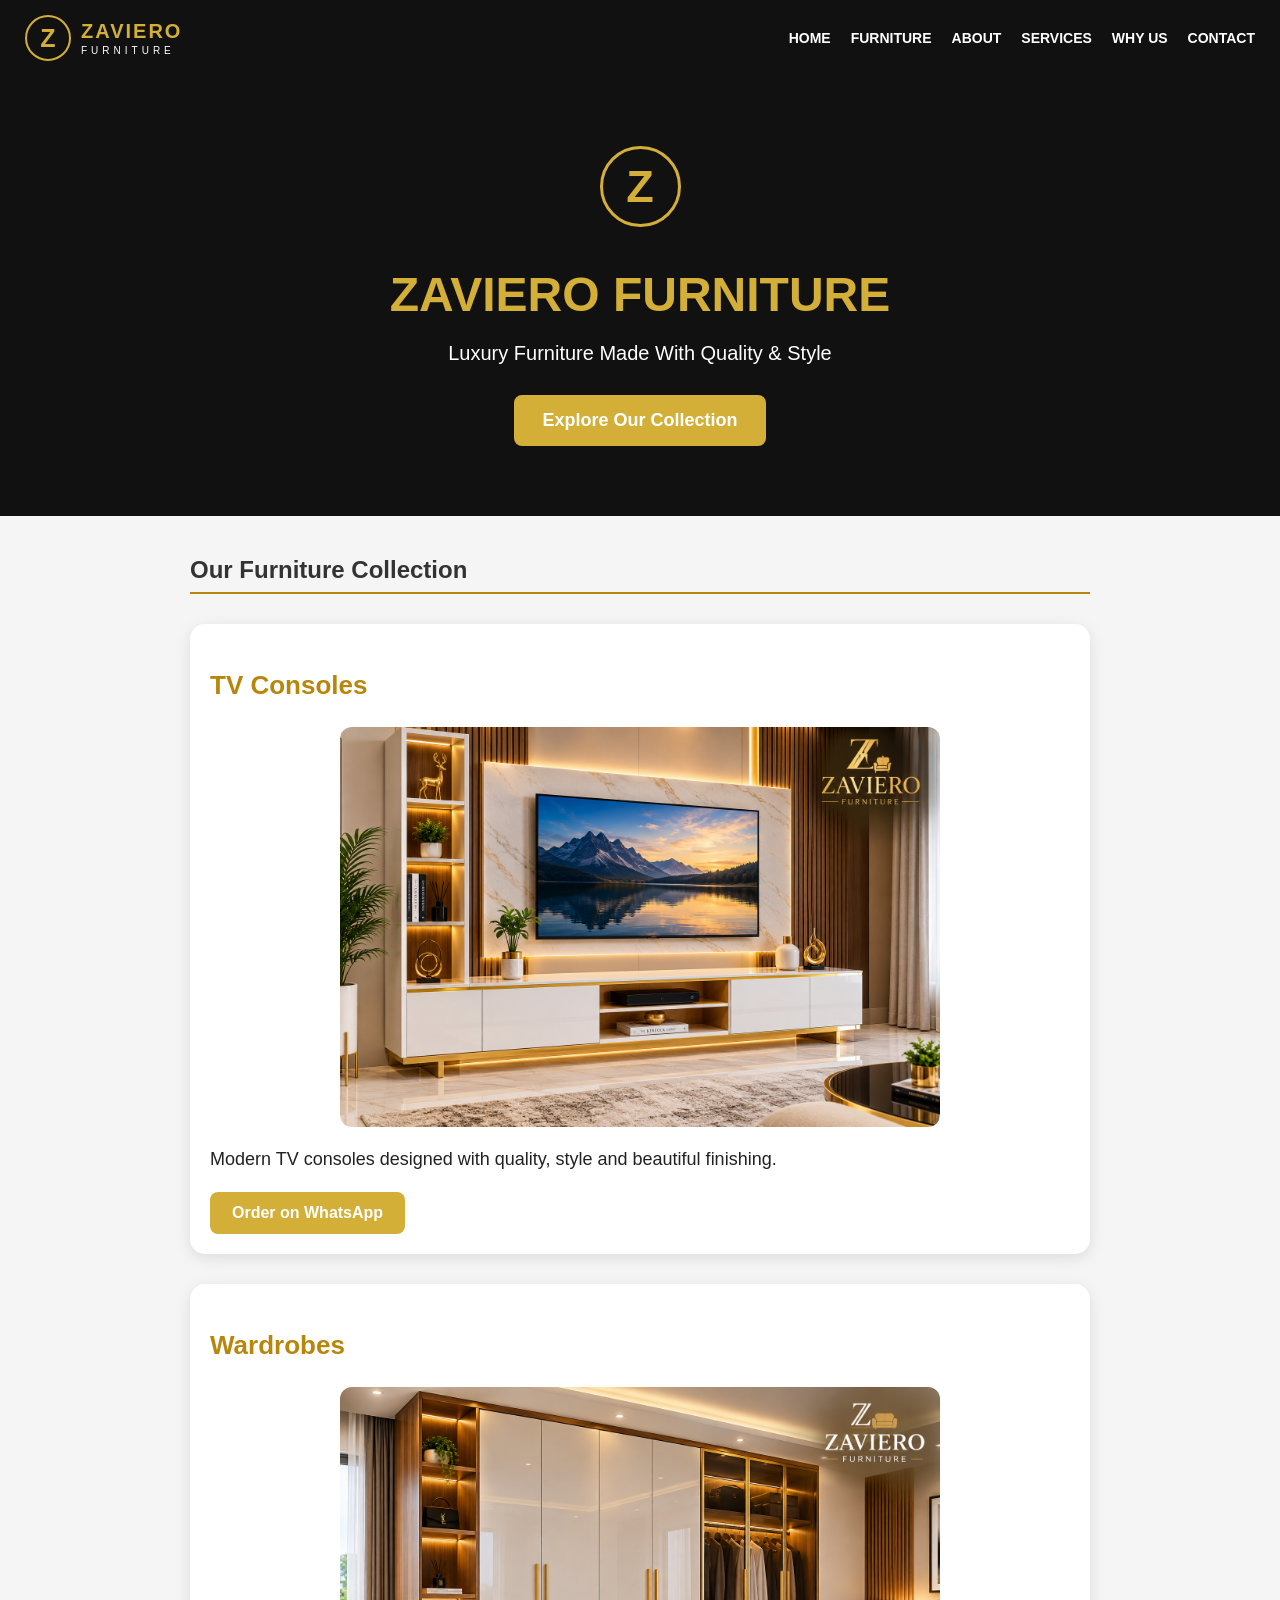
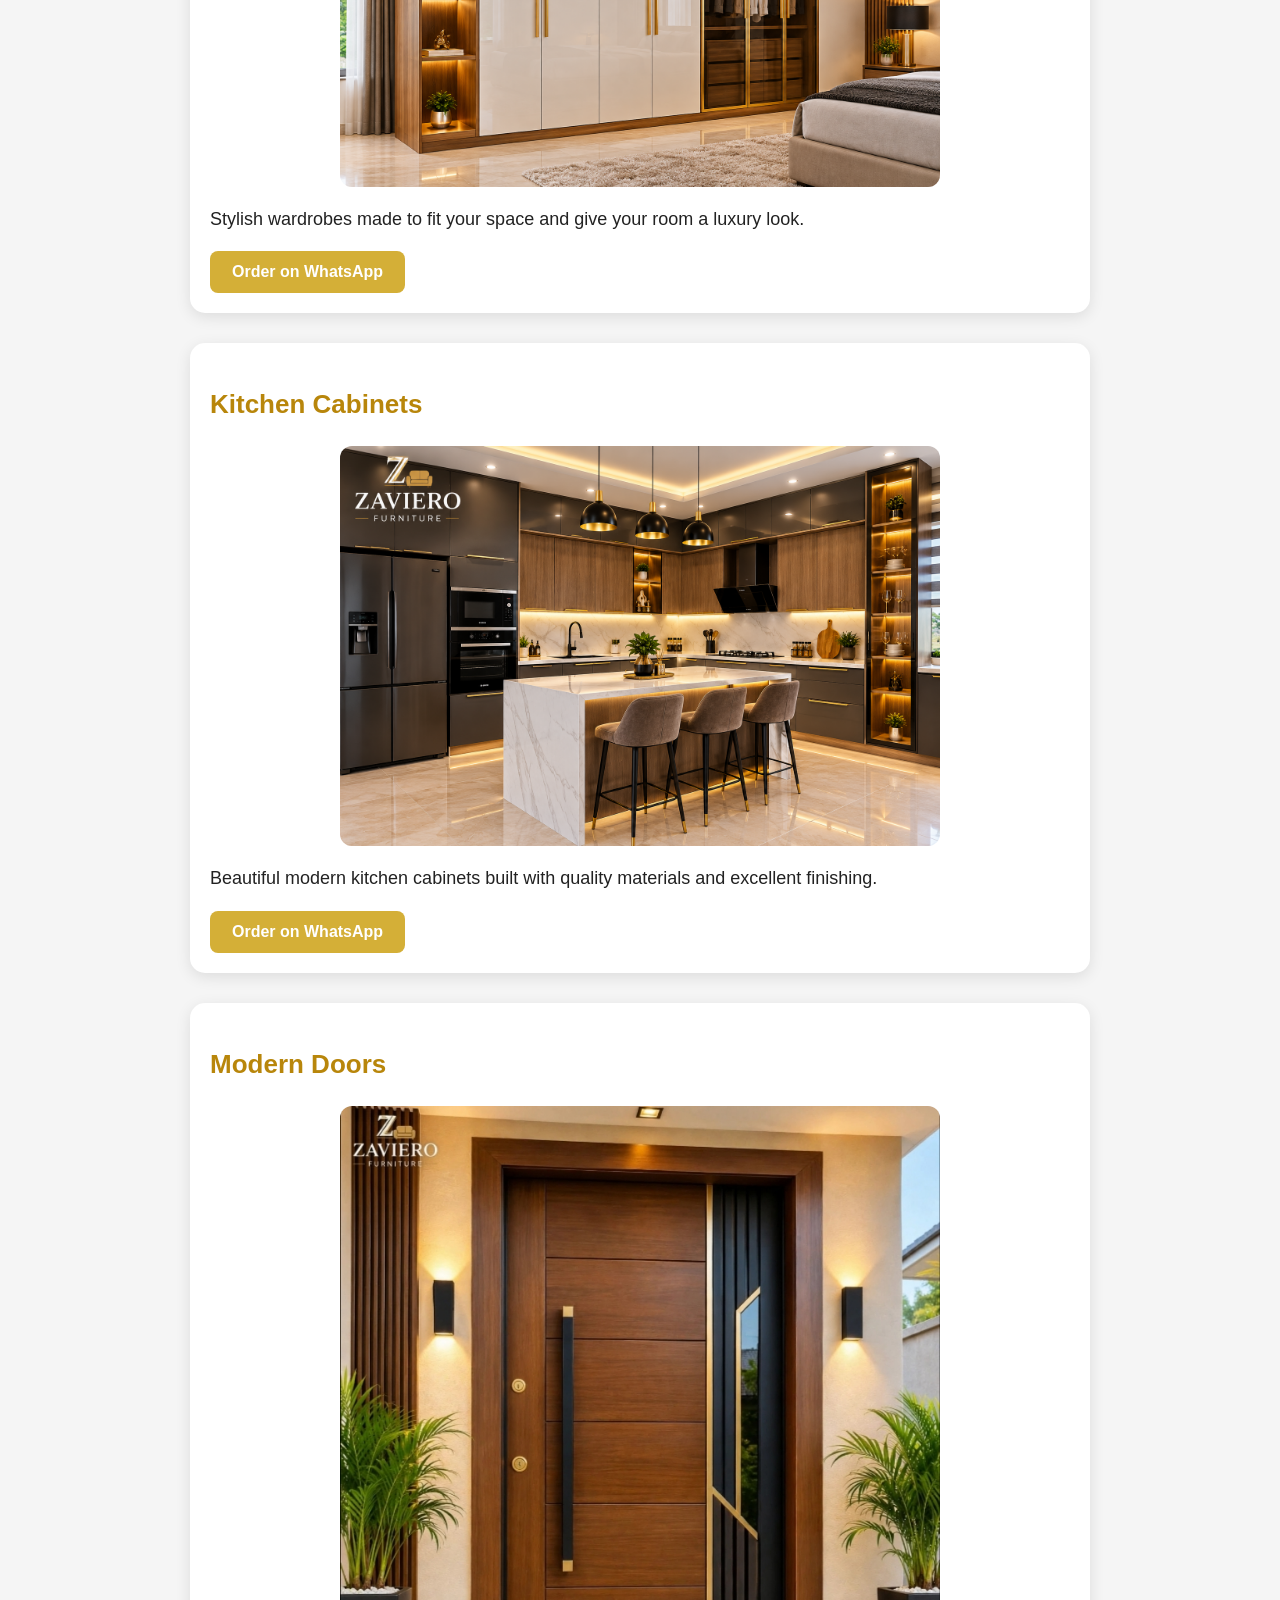
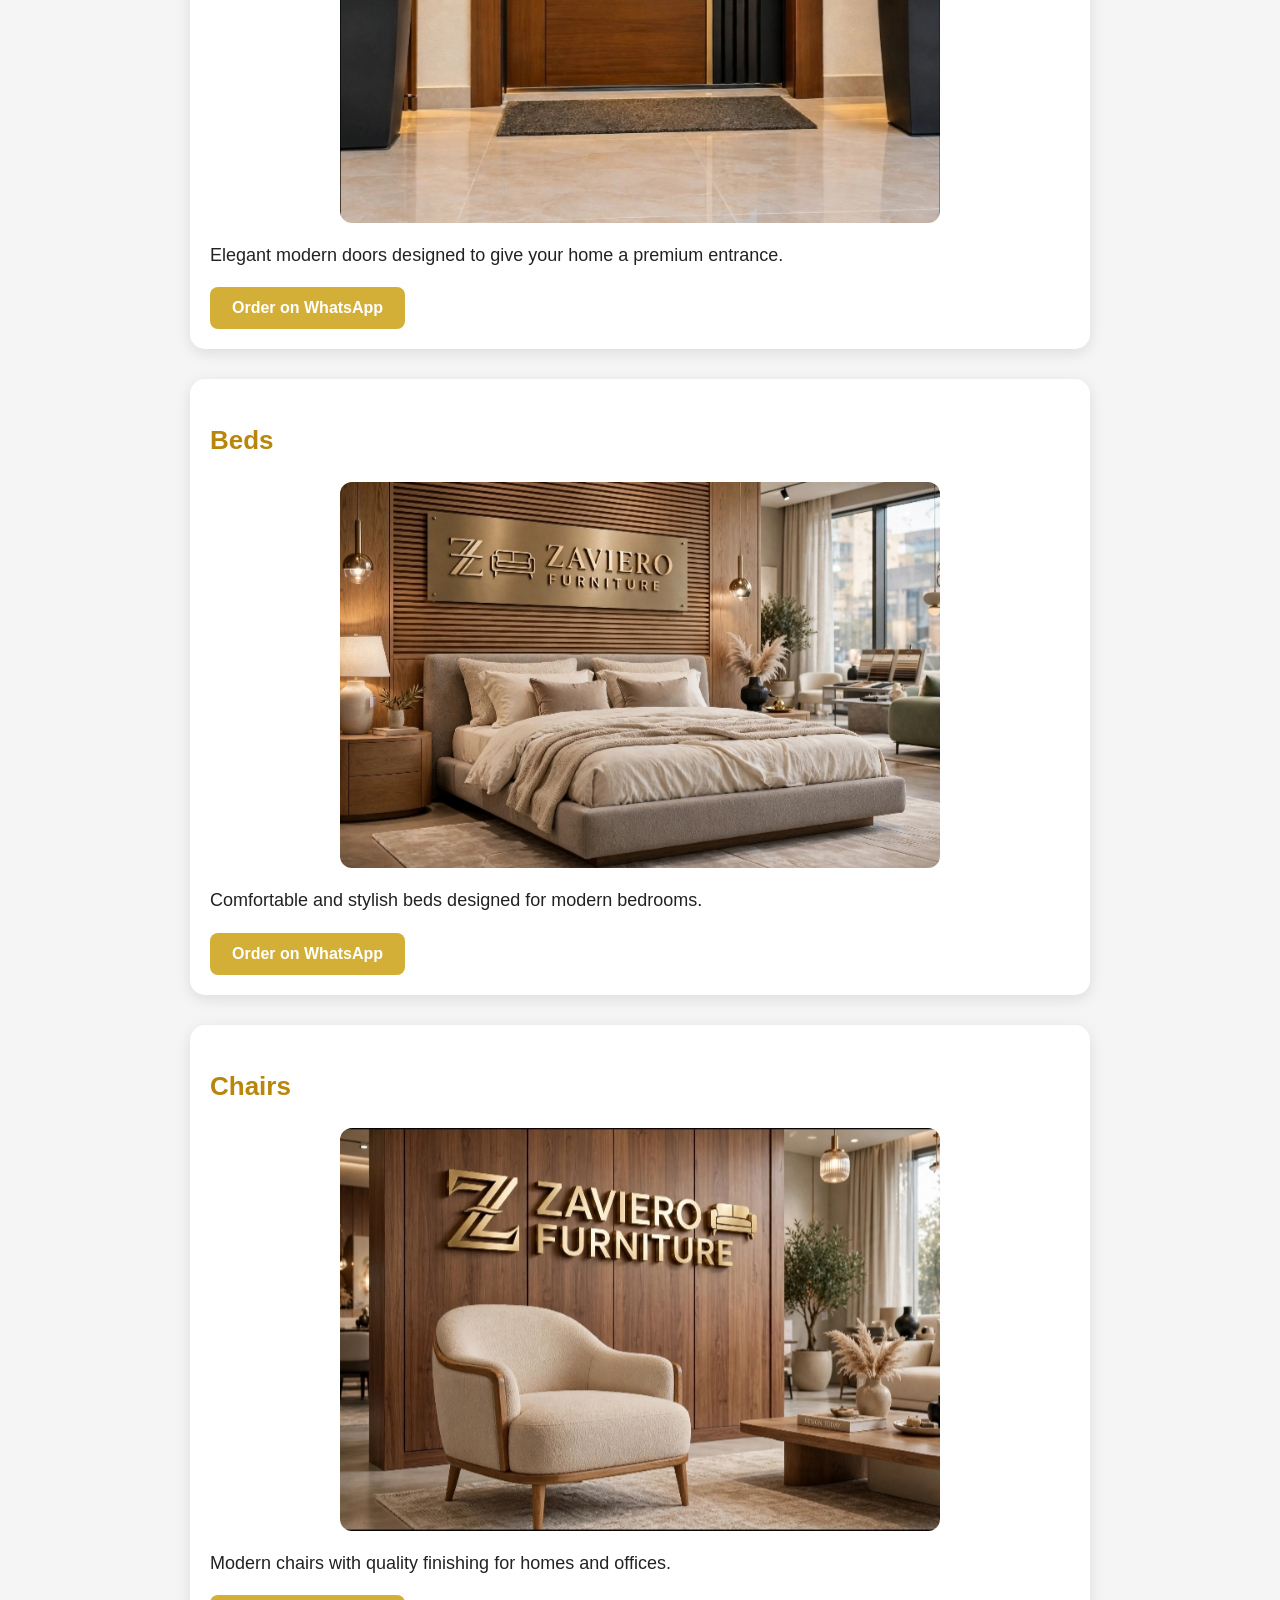
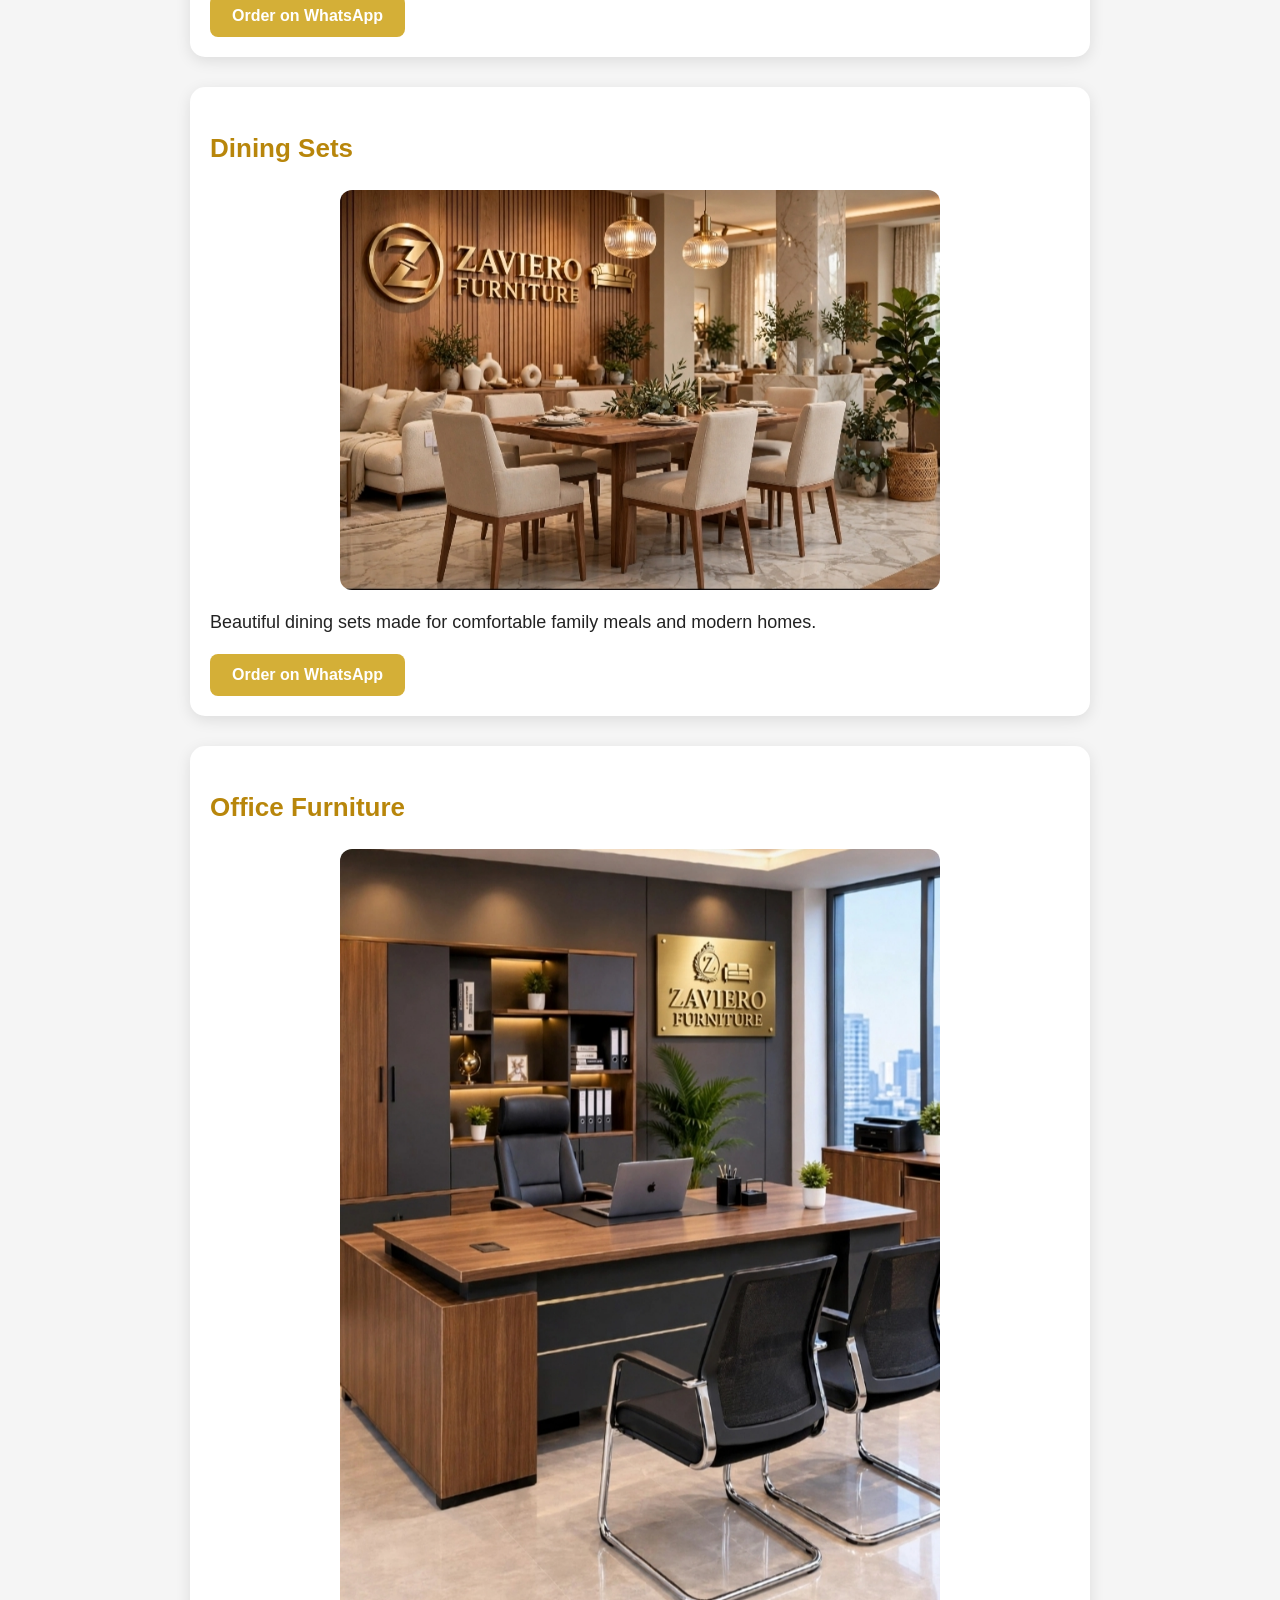
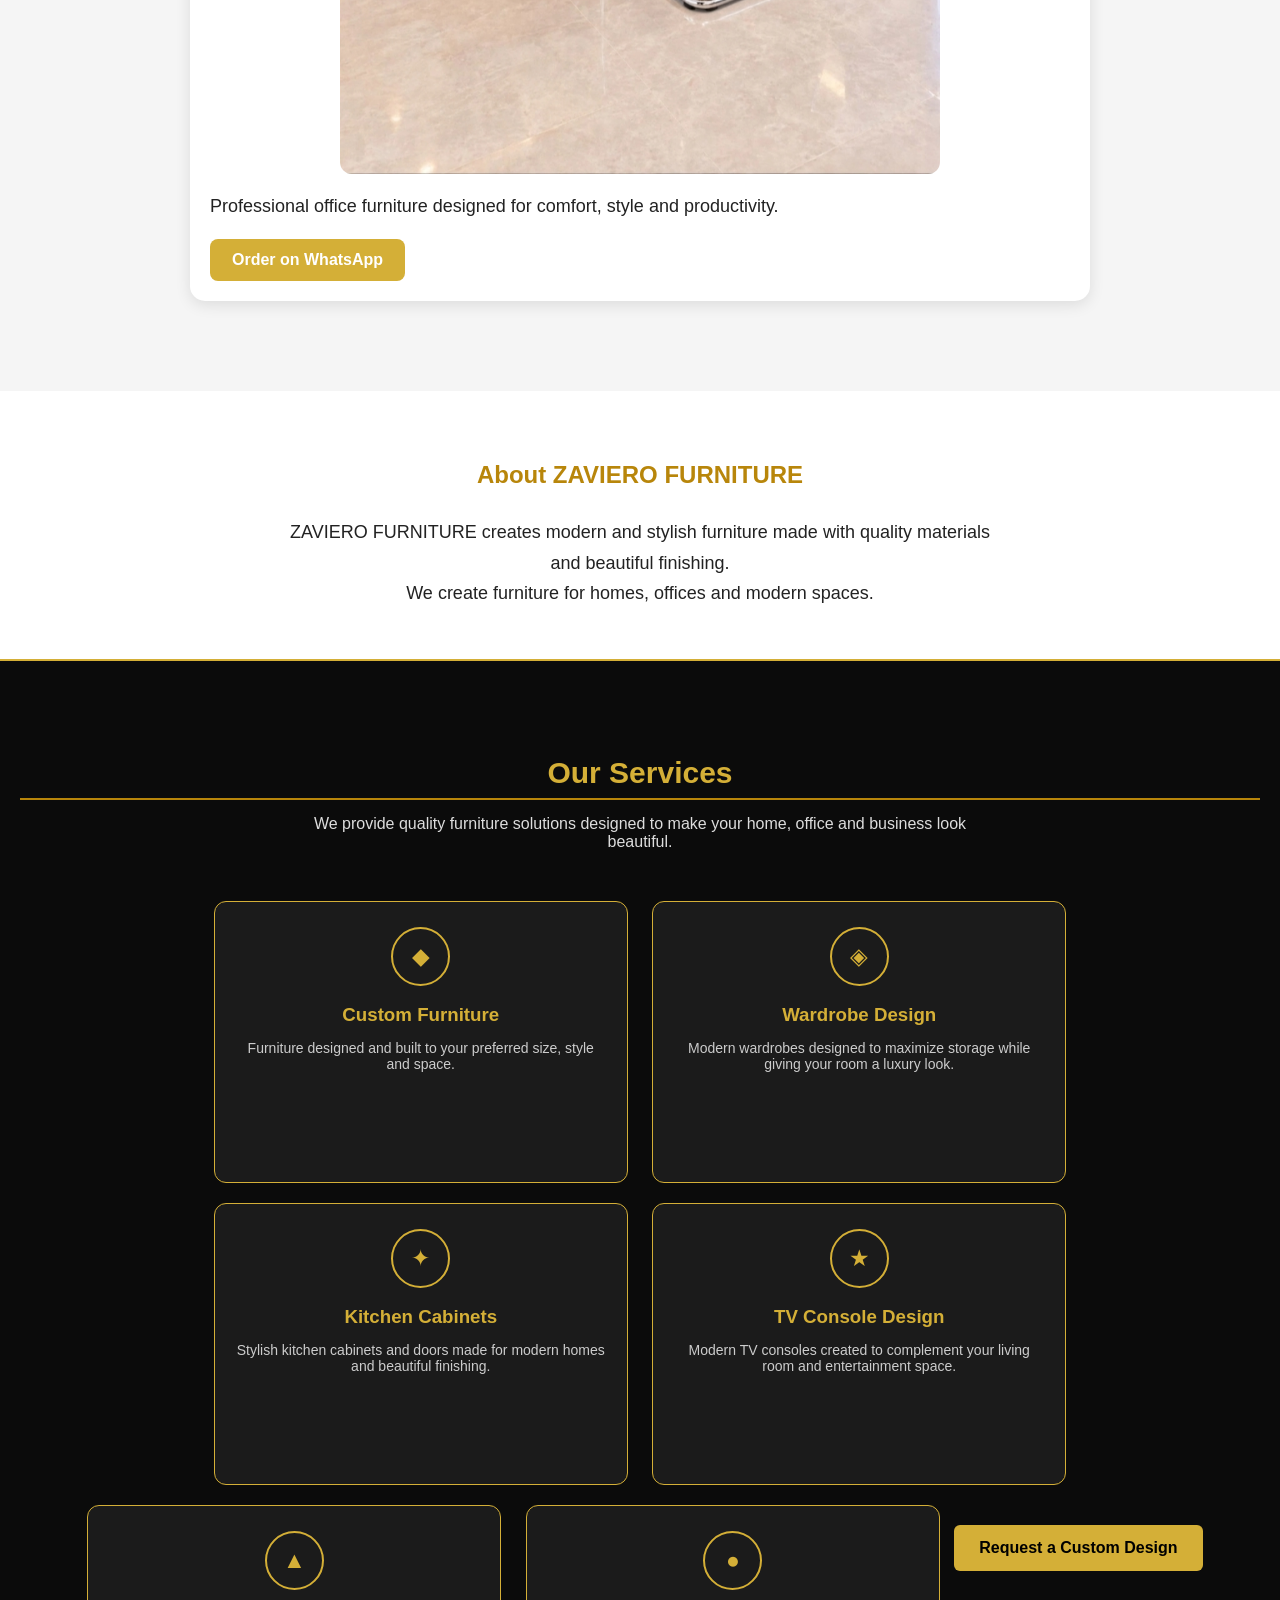
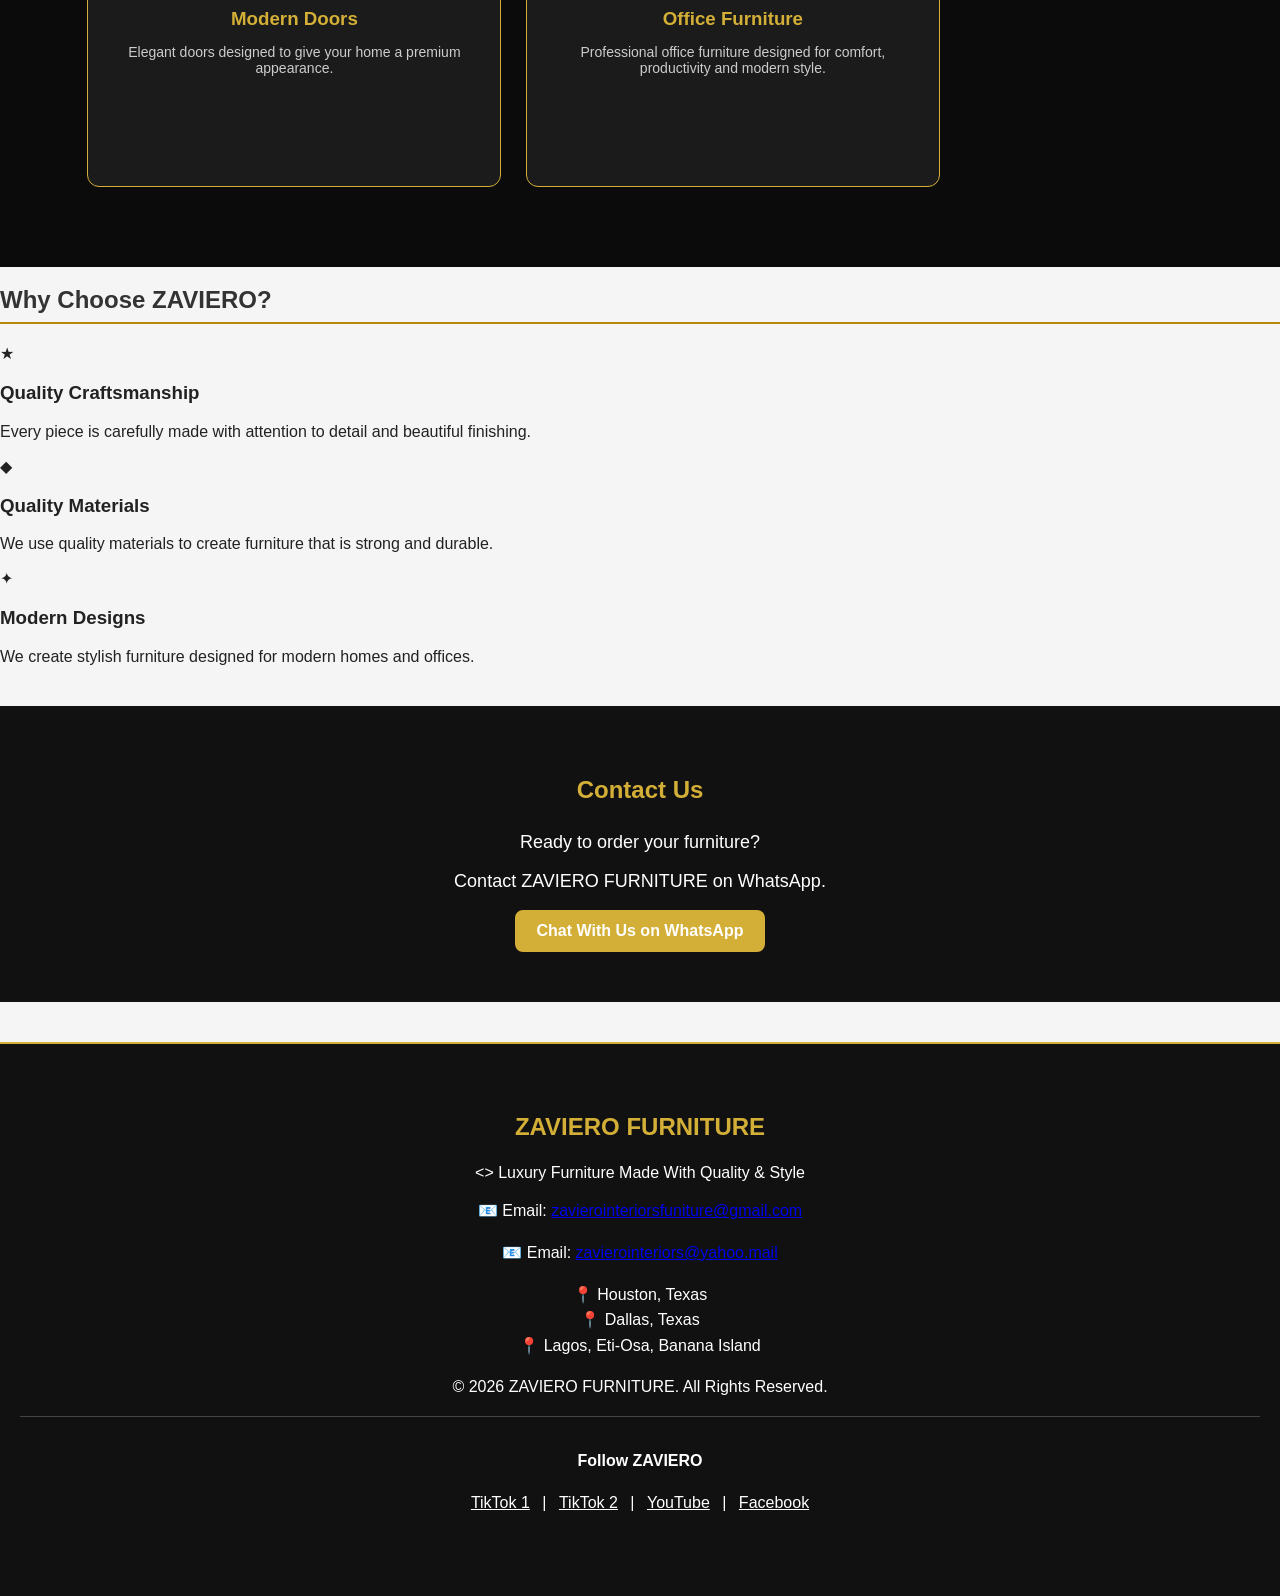
==== index.html @ 6a28e56d "Update index.html" ====
<!DOCTYPE html>
<html lang="en">

<head>
<head>
<!-- ZAVIERO Google Knowledge Code -->
<script type="application/ld+json">
{
  "@context": "https://schema.org",
  "@type": "FurnitureStore",
  "name": "ZAVIERO",
  "alternateName": "Zaviero Furniture",
  "url": "https://zaviero01.github.io",
  "logo": "https://zaviero01.github.io/logo.png",
  "sameAs": [
    "https://tiktok.com/@zaviero001",
    "https://tiktok.com/@zaviero35",
    "https://youtube.com/@zaviero001",
    "https://www.facebook.com/share/1By9LzEGsq/"
  ],
  ...
}
</script>
<!-- End ZAVIERO Google Code -->
<meta charset="UTF-8">
<meta name="viewport" content="width=device-width, initial-scale=1.0">
<title>ZAVIERO - Luxury Furniture in Lagos</title>
<link rel="icon" type="image/png" href="logo.png">
<link rel="apple-touch-icon" href="logo.png">
<link rel="stylesheet" href="style.css">
</head>
<body>





    <!-- =========================
         NAVIGATION
    ========================== -->

    <nav class="navbar">

        <div class="logo-box">

            <div class="logo-symbol">
                Z
            </div>

            <div class="logo-text">

                <div class="logo">
                    ZAVIERO
                </div>

                <div class="logo-subtitle">
                    FURNITURE
                </div>

            </div>

        </div>


        <div class="nav-links">

            <a href="#home">HOME</a>

            <a href="#furniture">FURNITURE</a>

            <a href="#about">ABOUT</a>

            <a href="#services">SERVICES</a>

            <a href="#why-us">WHY US</a>

            <a href="#contact">CONTACT</a>

        </div>

    </nav>



    <!-- =========================
         HOME
    ========================== -->

    <section class="hero" id="home">

        <div class="hero-logo">
            Z
        </div>

        <h1>
            ZAVIERO FURNITURE
        </h1>

        <p>
            Luxury Furniture Made With Quality & Style
        </p>

        <a href="#furniture" class="hero-btn">
            Explore Our Collection
        </a>

    </section>



    <!-- =========================
         FURNITURE COLLECTION
    ========================== -->

    <section class="furniture-section" id="furniture">

        <h2>
            Our Furniture Collection
        </h2>


        <!-- 1. TV CONSOLE -->

        <div class="furniture-card">

            <h3>
                TV Consoles
            </h3>

            <img
                src="tv-console.jpg"
                alt="TV Console">

            <p>
                Modern TV consoles designed with quality,
                style and beautiful finishing.
            </p>

            <a
                href="https://wa.me/2348108048918"
                class="whatsapp-btn">

                Order on WhatsApp

            </a>

        </div>



        <!-- 2. WARDROBE -->

        <div class="furniture-card">

            <h3>
                Wardrobes
            </h3>

            <img
                src="wardrobe.jpg"
                alt="Wardrobe">

            <p>
                Stylish wardrobes made to fit your space
                and give your room a luxury look.
            </p>

            <a
                href="https://wa.me/2348108048918"
                class="whatsapp-btn">

                Order on WhatsApp

            </a>

        </div>



        <!-- 3. KITCHEN -->

        <div class="furniture-card">

            <h3>
                Kitchen Cabinets
            </h3>

            <img
                src="kitchen.jpg"
                alt="Kitchen Cabinets">

            <p>
                Beautiful modern kitchen cabinets built
                with quality materials and excellent finishing.
            </p>

            <a
                href="https://wa.me/2348108048918"
                class="whatsapp-btn">

                Order on WhatsApp

            </a>

        </div>



        <!-- 4. MODERN DOORS -->

        <div class="furniture-card">

            <h3>
                Modern Doors
            </h3>

            <img
                src="modern-door.jpg"
                alt="Modern Door">

            <p>
                Elegant modern doors designed to give your
                home a premium entrance.
            </p>

            <a
                href="https://wa.me/2348108048918"
                class="whatsapp-btn">

                Order on WhatsApp

            </a>

        </div>



        <!-- 5. BEDS -->

        <div class="furniture-card">

            <h3>
                Beds
            </h3>

            <img
                src="bed.jpg"
                alt="Bed">

            <p>
                Comfortable and stylish beds designed
                for modern bedrooms.
            </p>

            <a
                href="https://wa.me/2348108048918"
                class="whatsapp-btn">

                Order on WhatsApp

            </a>

        </div>



        <!-- 6. CHAIRS -->

        <div class="furniture-card">

            <h3>
                Chairs
            </h3>

            <img
                src="chair.jpg"
                alt="Chair">

            <p>
                Modern chairs with quality finishing
                for homes and offices.
            </p>

            <a
                href="https://wa.me/2348108048918"
                class="whatsapp-btn">

                Order on WhatsApp

            </a>

        </div>



        <!-- 7. DINING -->

        <div class="furniture-card">

            <h3>
                Dining Sets
            </h3>

            <img
                src="dining.jpg"
                alt="Dining Set">

            <p>
                Beautiful dining sets made for comfortable
                family meals and modern homes.
            </p>

            <a
                href="https://wa.me/2348108048918"
                class="whatsapp-btn">

                Order on WhatsApp

            </a>

        </div>



        <!-- 8. OFFICE -->

        <div class="furniture-card">

            <h3>
                Office Furniture
            </h3>

            <img
                src="office.jpg"
                alt="Office Furniture">

            <p>
                Professional office furniture designed
                for comfort, style and productivity.
            </p>

            <a
                href="https://wa.me/2348108048918"
                class="whatsapp-btn">

                Order on WhatsApp

            </a>

        </div>

    </section>



    <!-- =========================
         ABOUT
    ========================== -->

    <section class="about" id="about">

        <h2>
            About ZAVIERO FURNITURE
        </h2>

        <p>
            ZAVIERO FURNITURE creates modern and stylish
            furniture made with quality materials and
            beautiful finishing.
        </p>

        <p>
            We create furniture for homes, offices and
            modern spaces.
        </p>

    </section>



    <!-- =========================
         OUR SERVICES
    ========================== -->

    <section class="services" id="services">

        <h2>
            Our Services
        </h2>

        <p class="services-intro">
            We provide quality furniture solutions designed
            to make your home, office and business look beautiful.
        </p>


        <div class="service-card">

            <div class="service-icon">
                ◆
            </div>

            <h3>
                Custom Furniture
            </h3>

            <p>
                Furniture designed and built to your preferred
                size, style and space.
            </p>

        </div>


        <div class="service-card">

            <div class="service-icon">
                ◈
            </div>

            <h3>
                Wardrobe Design
            </h3>

            <p>
                Modern wardrobes designed to maximize storage
                while giving your room a luxury look.
            </p>

        </div>


        <div class="service-card">

            <div class="service-icon">
                ✦
            </div>

            <h3>
                Kitchen Cabinets
            </h3>

            <p>
                Stylish kitchen cabinets and doors made for
                modern homes and beautiful finishing.
            </p>

        </div>


        <div class="service-card">

            <div class="service-icon">
                ★
            </div>

            <h3>
                TV Console Design
            </h3>

            <p>
                Modern TV consoles created to complement
                your living room and entertainment space.
            </p>

        </div>


        <div class="service-card">

            <div class="service-icon">
                ▲
            </div>

            <h3>
                Modern Doors
            </h3>

            <p>
                Elegant doors designed to give your home
                a premium appearance.
            </p>

        </div>


        <div class="service-card">

            <div class="service-icon">
                ●
            </div>

            <h3>
                Office Furniture
            </h3>

            <p>
                Professional office furniture designed for
                comfort, productivity and modern style.
            </p>

        </div>


        <a
            href="https://wa.me/2348108048918"
            class="services-btn">

            Request a Custom Design

        </a>

    </section>



    <!-- =========================
         WHY CHOOSE US
    ========================== -->

    <section class="why-us" id="why-us">

        <h2>
            Why Choose ZAVIERO?
        </h2>


        <div class="why-card">

            <div class="why-icon">
                ★
            </div>

            <h3>
                Quality Craftsmanship
            </h3>

            <p>
                Every piece is carefully made with
                attention to detail and beautiful finishing.
            </p>

        </div>


        <div class="why-card">

            <div class="why-icon">
                ◆
            </div>

            <h3>
                Quality Materials
            </h3>

            <p>
                We use quality materials to create
                furniture that is strong and durable.
            </p>

        </div>


        <div class="why-card">

            <div class="why-icon">
                ✦
            </div>

            <h3>
                Modern Designs
            </h3>

            <p>
                We create stylish furniture designed
                for modern homes and offices.
            </p>

        </div>

    </section>



    <!-- =========================
         CONTACT
    ========================== -->

    <section class="contact" id="contact">

        <h2>
            Contact Us
        </h2>

        <p>
            Ready to order your furniture?
        </p>

        <p>
            Contact ZAVIERO FURNITURE on WhatsApp.
        </p>

        <a
            href="https://wa.me/2348108048918"
            class="whatsapp-btn">

            Chat With Us on WhatsApp

        </a>

    </section>



    <!-- =========================
         FOOTER
    ========================== -->

    <footer class="footer">

        <h2>
            ZAVIERO FURNITURE
        </h2>

        <>
            Luxury Furniture Made With Quality & Style
<p>
    📧 Email:
    <a href="mailto:zavierointeriorsfuniture@gmail.com">
        zavierointeriorsfuniture@gmail.com
    </a>
</p>

<p>
    📧 Email:
    <a href="mailto:zavierointeriors@yahoo.mail">
        zavierointeriors@yahoo.mail
    </a>
</p>

<p>
    📍 Houston, Texas<br>
    📍 Dallas, Texas<br>
    📍 Lagos, Eti-Osa, Banana Island
</p>
      
       <p>
            © 2026 ZAVIERO FURNITURE.
            All Rights Reserved.
        </p>
<div style="text-align:center; padding:15px; margin-top:15px; border-top:1px solid #444;">
  <p style="color:white; font-weight:bold;">Follow ZAVIERO</p>
  <p>
    <a href="https://tiktok.com/@zaviero001" style="color:#fff; margin:0 8px;">TikTok 1</a> |
    <a href="https://tiktok.com/@zaviero35" style="color:#fff; margin:0 8px;">TikTok 2</a> |
    <a href="https://youtube.com/@zaviero001" style="color:#fff; margin:0 8px;">YouTube</a> |
    <a href="https://www.facebook.com/share/1By9LzEGsq/" style="color:#fff; margin:0 8px;">Facebook</a>
  </p>
  </div>
    </footer>


</body>

</html>
---- style.css ----
body {
    margin: 0;
    font-family: Arial, sans-serif;
    background: #f5f5f5;
    color: #222;
    padding: 0;
}


/* =========================
   NAVIGATION
========================= */

.navbar {
    background: #111;
    padding: 15px 25px;
    display: flex;
    justify-content: space-between;
    align-items: center;
    position: sticky;
    top: 0;
    z-index: 1000;
}


/* LOGO */

.logo-box {
    display: flex;
    align-items: center;
    gap: 10px;
}

.logo-symbol {
    width: 42px;
    height: 42px;
    border: 2px solid #d4af37;
    border-radius: 50%;
    display: flex;
    align-items: center;
    justify-content: center;
    color: #d4af37;
    font-size: 25px;
    font-weight: bold;
}

.logo-text {
    text-align: left;
}

.logo {
    color: #d4af37;
    font-size: 20px;
    font-weight: bold;
    letter-spacing: 2px;
}

.logo-subtitle {
    color: white;
    font-size: 10px;
    letter-spacing: 4px;
    margin-top: 2px;
}


/* NAV LINKS */

.nav-links {
    display: flex;
    gap: 20px;
}

.nav-links a {
    color: white;
    text-decoration: none;
    font-weight: bold;
    font-size: 14px;
}

.nav-links a:hover {
    color: #d4af37;
}


/* =========================
   HERO
========================= */

.hero {
    text-align: center;
    padding: 70px 20px;
    background: #111;
    color: white;
}

.hero-logo {
    width: 75px;
    height: 75px;
    border: 3px solid #d4af37;
    border-radius: 50%;
    margin: 0 auto 20px;
    display: flex;
    align-items: center;
    justify-content: center;
    color: #d4af37;
    font-size: 45px;
    font-weight: bold;
}

.hero h1 {
    color: #d4af37;
    font-size: 48px;
    margin-bottom: 15px;
}

.hero p {
    color: white;
    font-size: 20px;
    margin-bottom: 30px;
}


/* EXPLORE BUTTON */

.hero a.hero-btn {
    display: inline-block;
    background-color: #d4af37;
    color: white;
    padding: 15px 28px;
    border-radius: 8px;
    text-decoration: none;
    font-weight: bold;
    font-size: 18px;
}

.hero a.hero-btn:hover {
    background-color: #b8941f;
}


/* =========================
   FURNITURE
========================= */

.furniture-section {
    max-width: 900px;
    margin: auto;
    padding: 20px;
}

h2 {
    color: #333;
    border-bottom: 2px solid #b8860b;
    padding-bottom: 8px;
}

.furniture-card {
    background: white;
    padding: 20px;
    margin: 30px 0;
    border-radius: 15px;
    box-shadow: 0 4px 15px rgba(0,0,0,0.1);
}

.furniture-card h3 {
    color: #b8860b;
    font-size: 26px;
}

.furniture-card p {
    font-size: 18px;
    line-height: 1.6;
}


/* =========================
   IMAGES
========================= */

img {
    width: 100%;
    max-width: 600px;
    height: auto;
    border-radius: 12px;
    display: block;
    margin: 15px auto;
}


/* =========================
   ORDER BUTTON
========================= */

.whatsapp-btn {
    display: inline-block;
    background: #d4af37;
    color: white;
    padding: 12px 22px;
    border-radius: 8px;
    text-decoration: none;
    font-weight: bold;
}

.whatsapp-btn:hover {
    background: #b8941f;
}


/* =========================
   ABOUT
========================= */

.about {
    background: white;
    padding: 50px 20px;
    margin-top: 40px;
    text-align: center;
}

.about h2 {
    color: #b8860b;
    border-bottom: none;
}

.about p {
    max-width: 700px;
    margin: auto;
    font-size: 18px;
    line-height: 1.7;
}


/* =========================
   CONTACT
========================= */

.contact {
    text-align: center;
    background: #111;
    color: white;
    padding: 50px 20px;
    margin-top: 40px;
}

.contact h2 {
    color: #d4af37;
    border-bottom: none;
}

.contact p {
    font-size: 18px;
}


/* =========================
   FOOTER
========================= */

.footer {
    background: #111;
    color: white;
    text-align: center;
    padding: 50px 20px;
    margin-top: 40px;
    border-top: 2px solid #d4af37;
}

.footer h2 {
    color: #d4af37;
    border-bottom: none;
    margin-bottom: 15px;
}

.footer p {
    font-size: 16px;
    line-height: 1.6;
}

.footer .whatsapp-btn {
    margin-top: 15px;
}


/* =========================
   MOBILE
========================= */

@media (max-width: 700px) {

    .navbar {
        flex-direction: column;
        gap: 15px;
    }

    .nav-links {
        gap: 12px;
        flex-wrap: wrap;
        justify-content: center;
    }

    .nav-links a {
        font-size: 13px;
    }

    .hero h1 {
        font-size: 36px;
    }

    .hero p {
        font-size: 18px;
    }

    .logo {
        font-size: 18px;
    }

    .footer {
        padding: 40px 15px;
    }

}/* =========================
OUR SERVICES
========================= */

.services {
padding: 70px 20px;
text-align: center;
background: #0b0b0b;
border-top: 2px solid #d4af37;
}

.services h2 {
color: #d4af37;
font-size: 30px;
margin-bottom: 15px;
}

.services-intro {
max-width: 700px;
margin: 0 auto 40px;
color: #dddddd;
}

.service-card {
display: inline-block;
vertical-align: top;
width: 30%;
min-height: 230px;
margin: 10px;
padding: 25px 20px;
background: #1b1b1b;
border: 1px solid #d4af37;
border-radius: 12px;
}

.service-icon {
width: 55px;
height: 55px;
margin: 0 auto 15px;
border: 2px solid #d4af37;
border-radius: 50%;
display: flex;
align-items: center;
justify-content: center;
color: #d4af37;
font-size: 23px;
}

.service-card h3 {
color: #d4af37;
margin-bottom: 12px;
}

.service-card p {
color: #cccccc;
font-size: 14px;
}

.service-card:hover {
transform: translateY(-6px);
transition: 0.3s;
border-color: #ffffff;
}

.services-btn {
display: inline-block;
margin-top: 30px;
padding: 14px 25px;
background: #d4af37;
color: #000000;
text-decoration: none;
font-weight: bold;
border-radius: 6px;
}

.services-btn:hover {
background: #ffffff;
}

/* SERVICES ON PHONE */

@media (max-width: 600px) {

.service-card {
    display: block;
    width: 100%;
    max-width: 420px;
    margin: 20px auto;
}

}
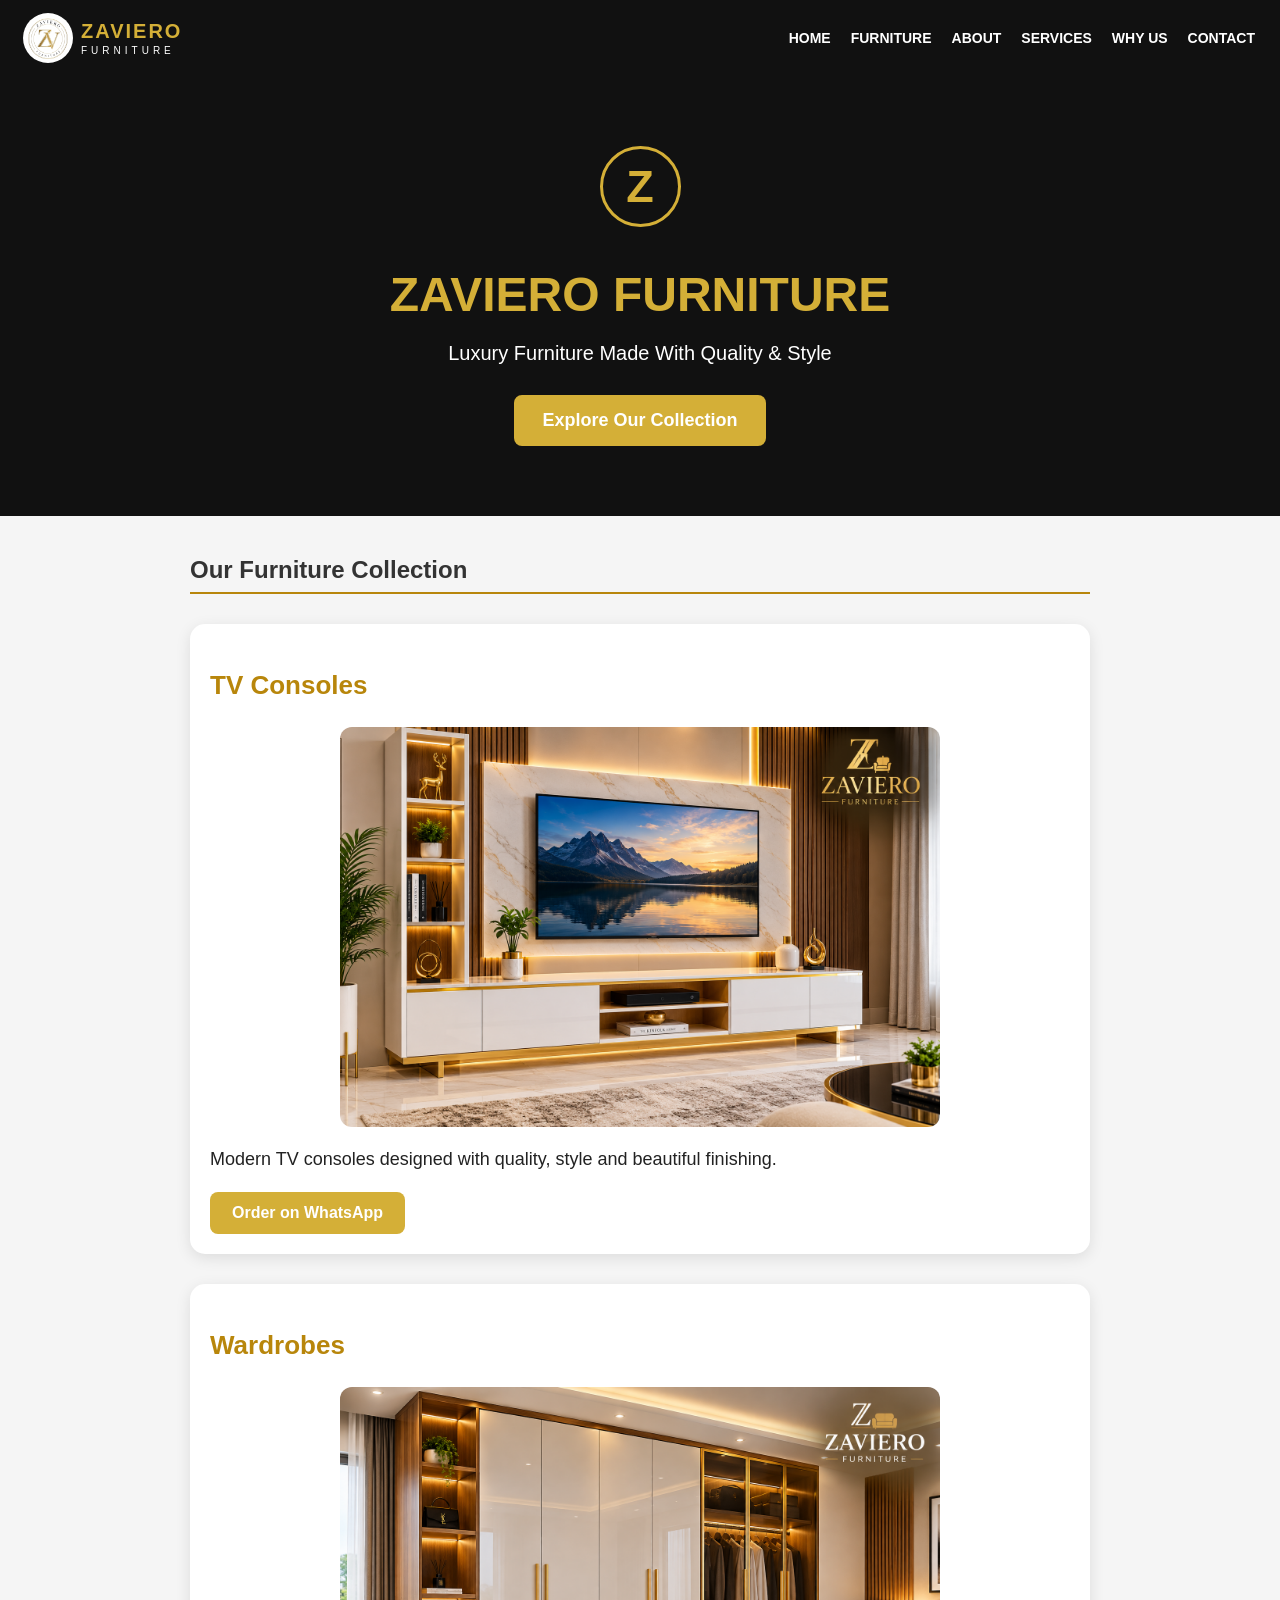
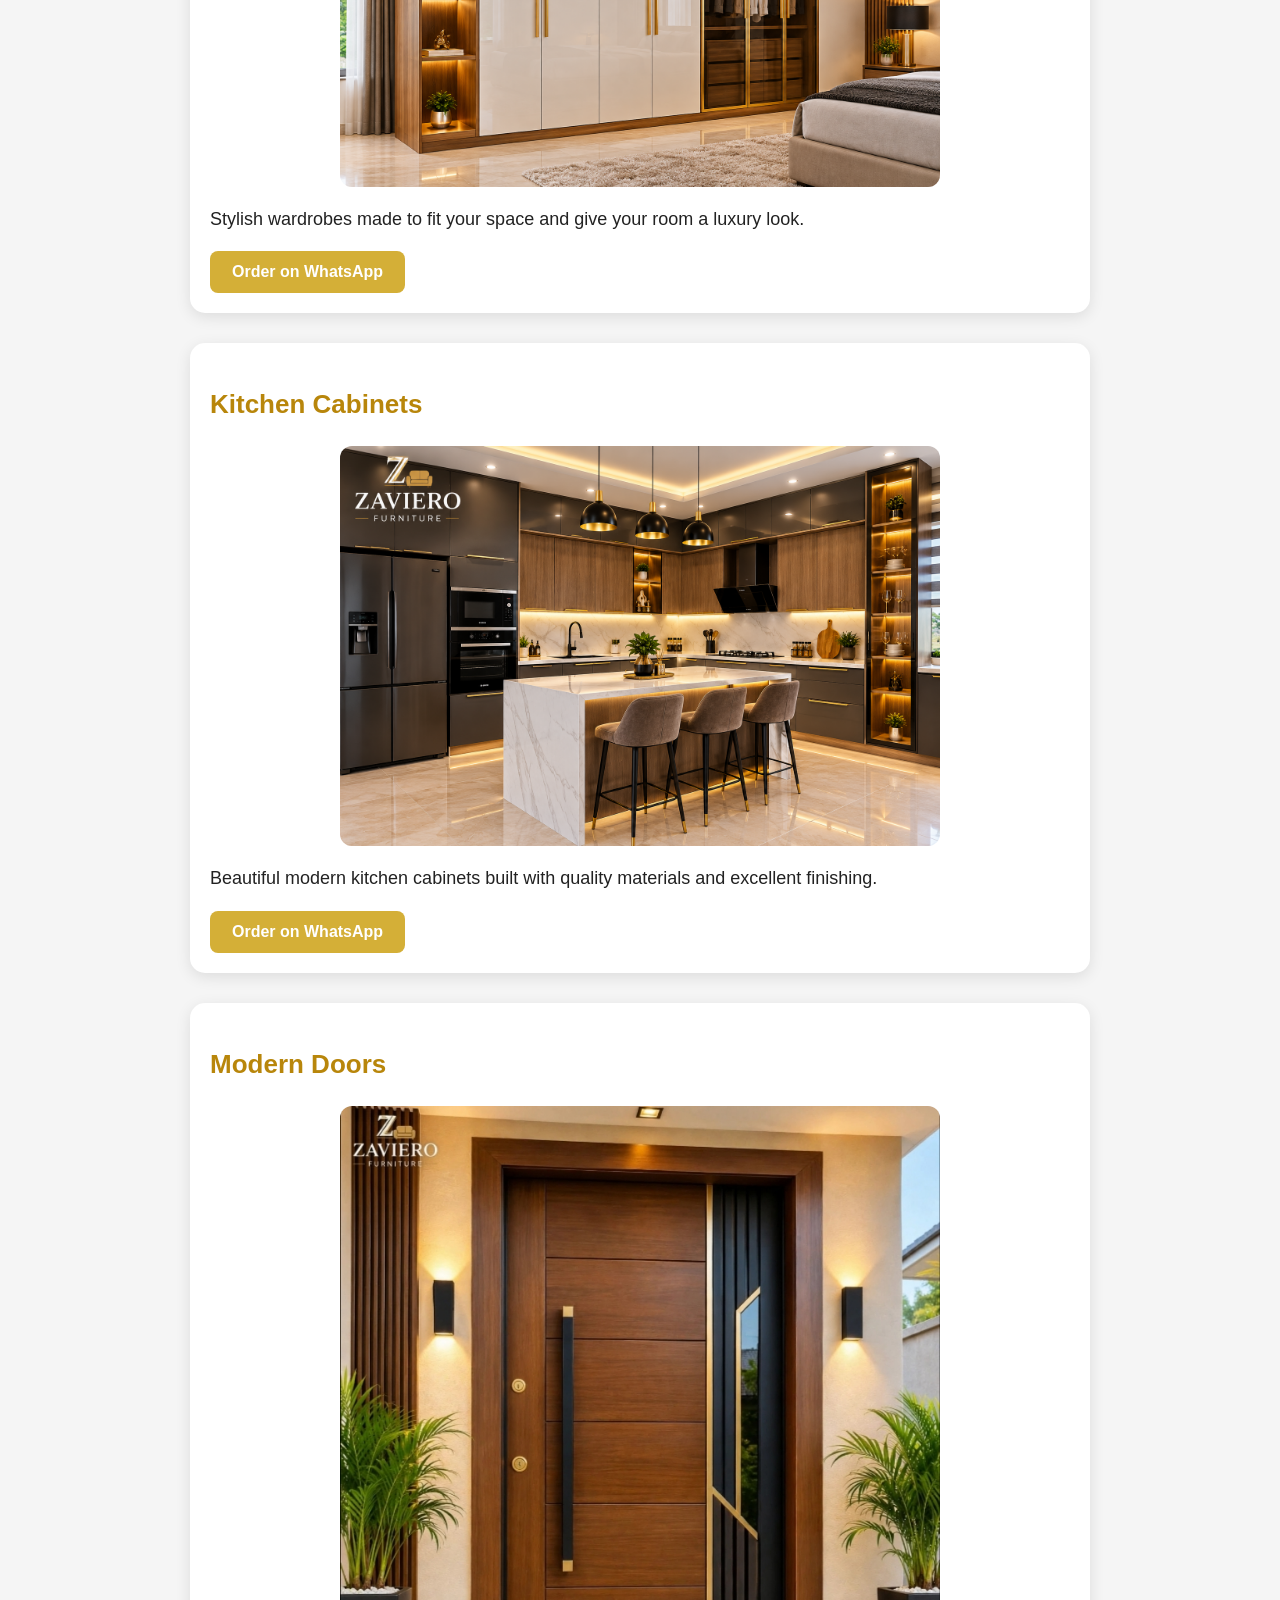
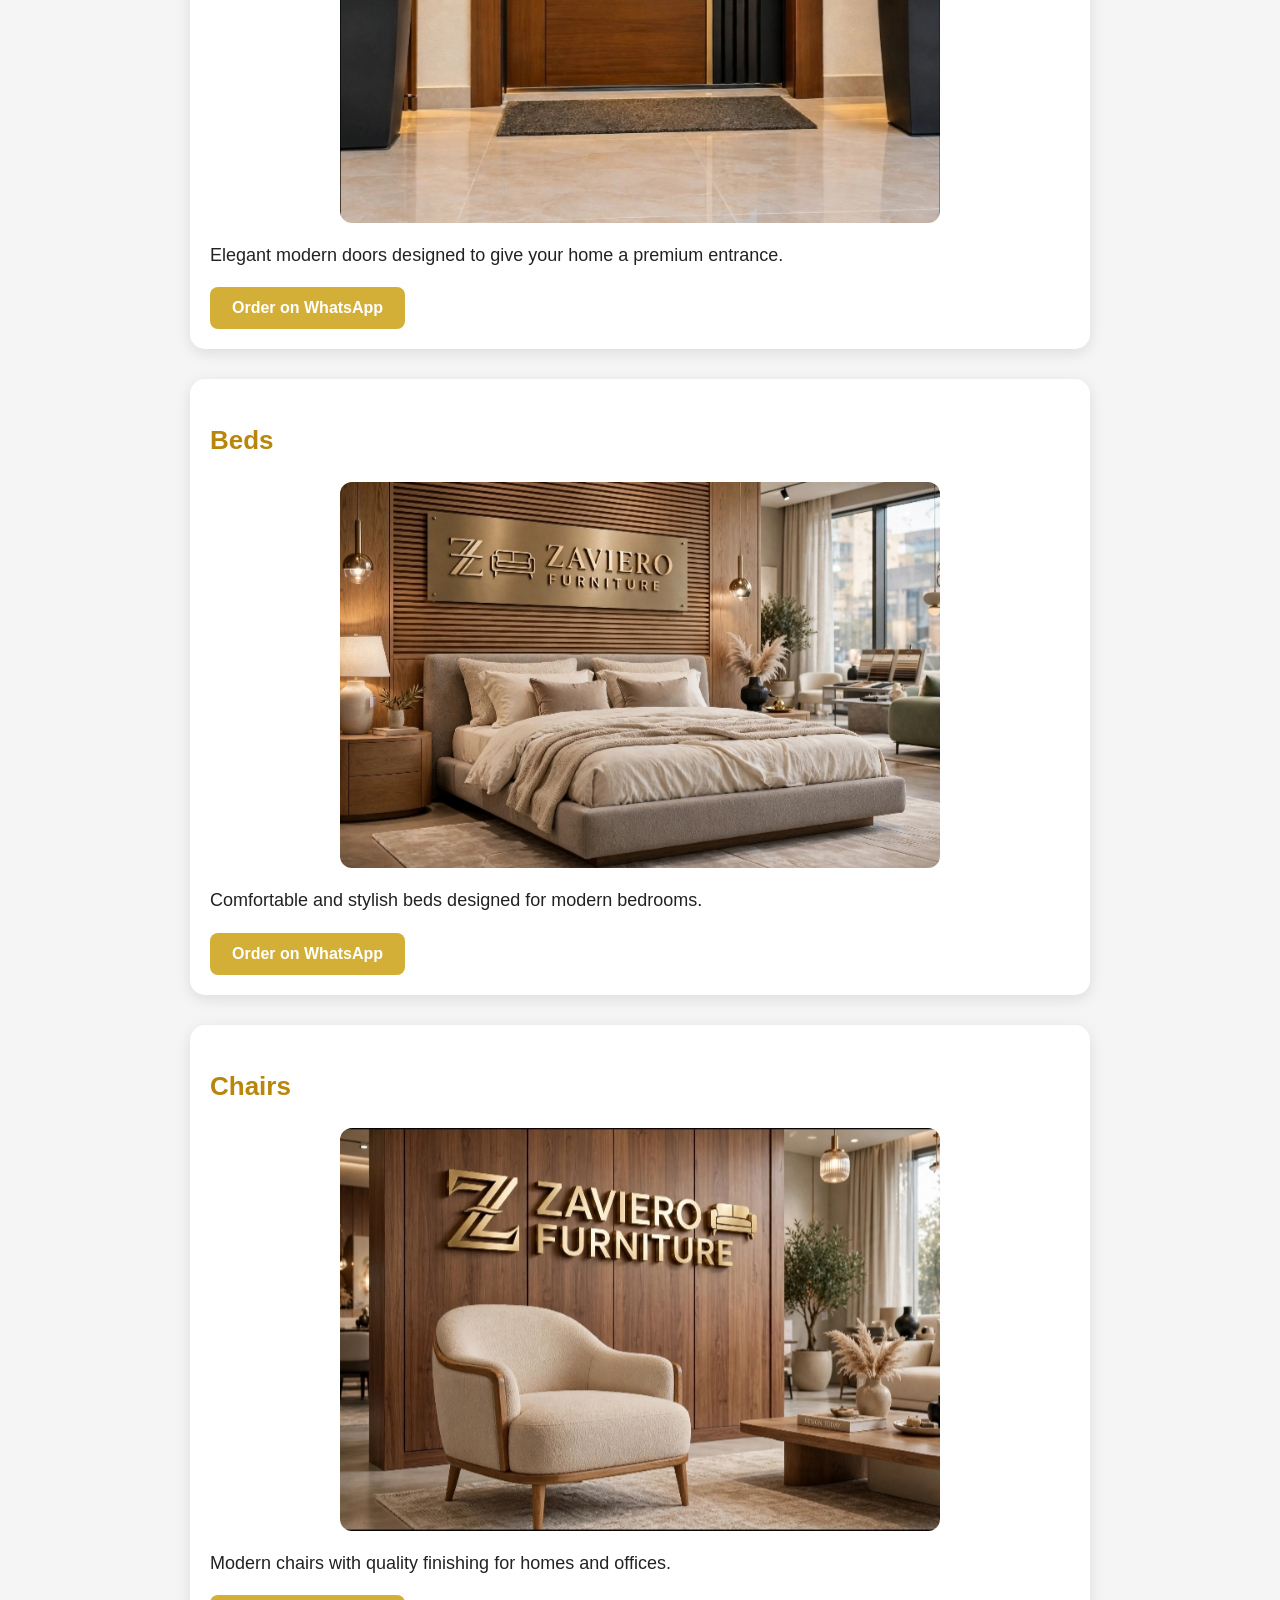
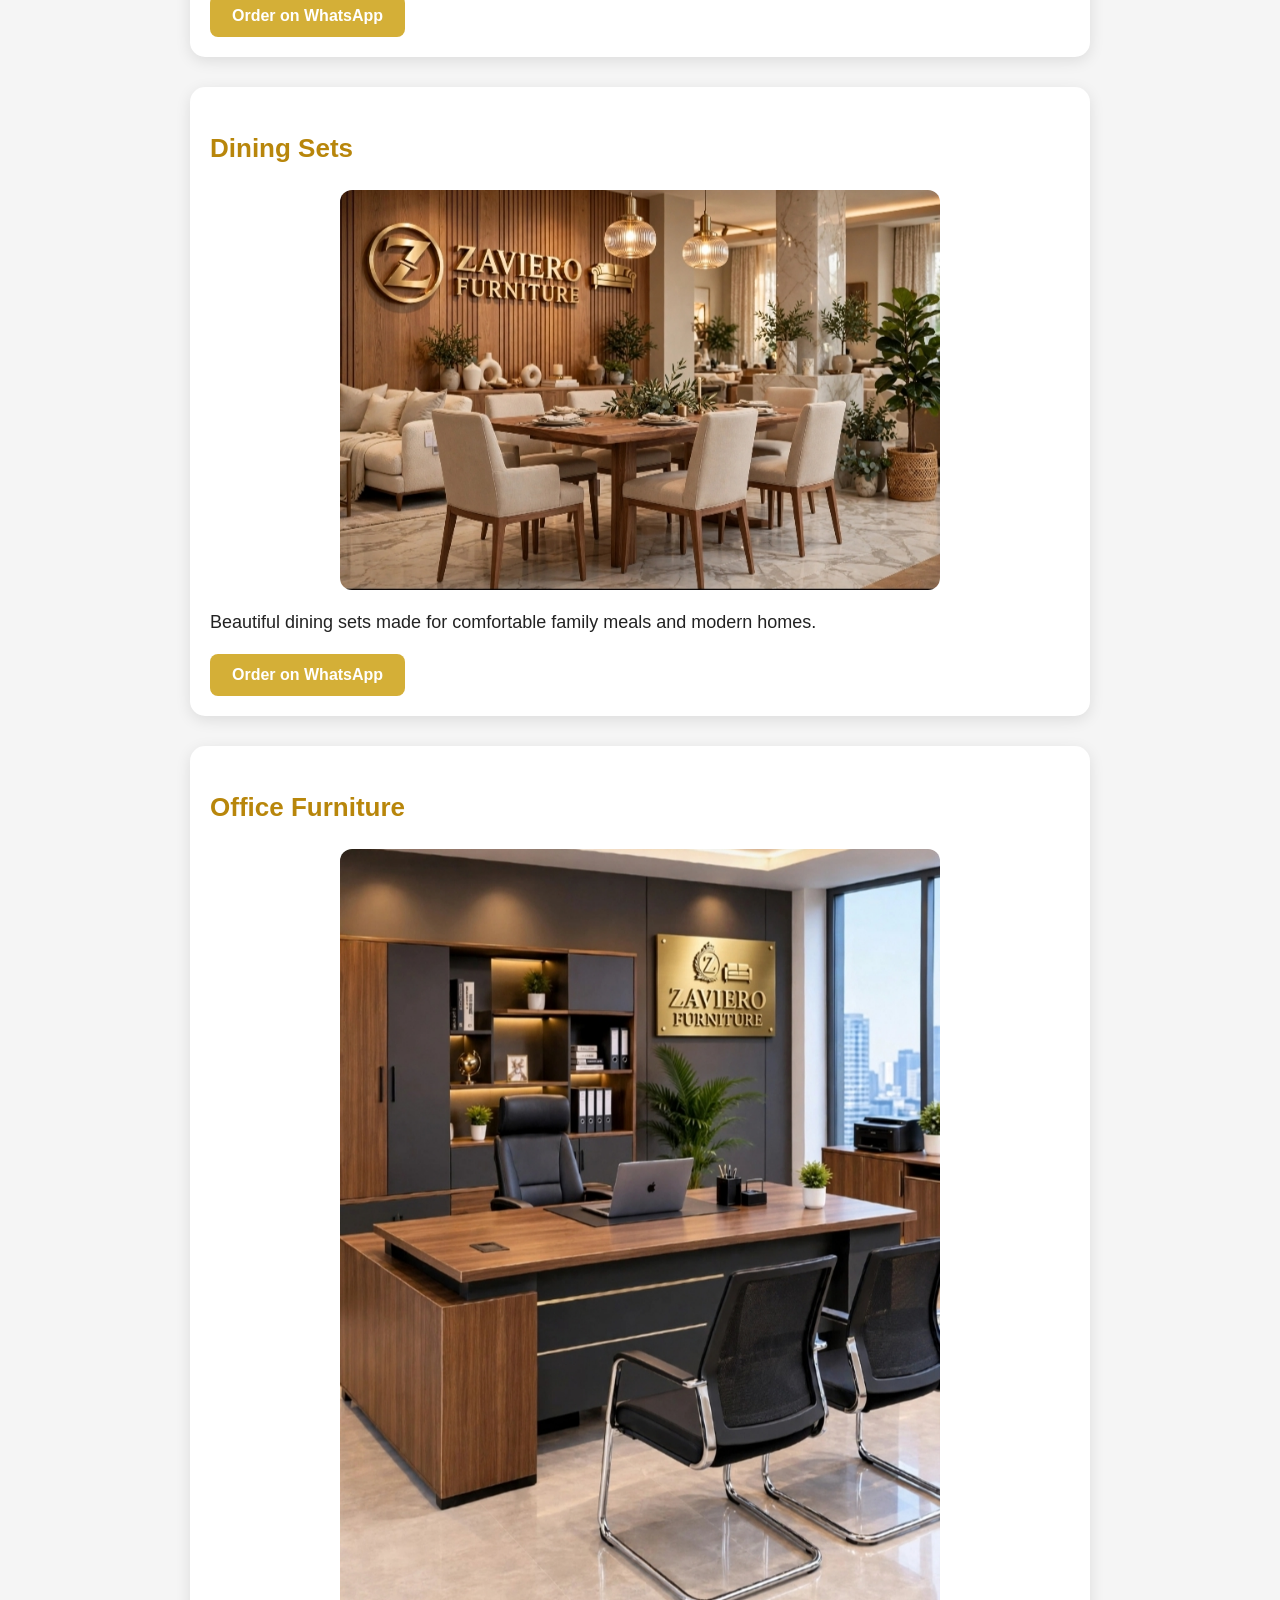
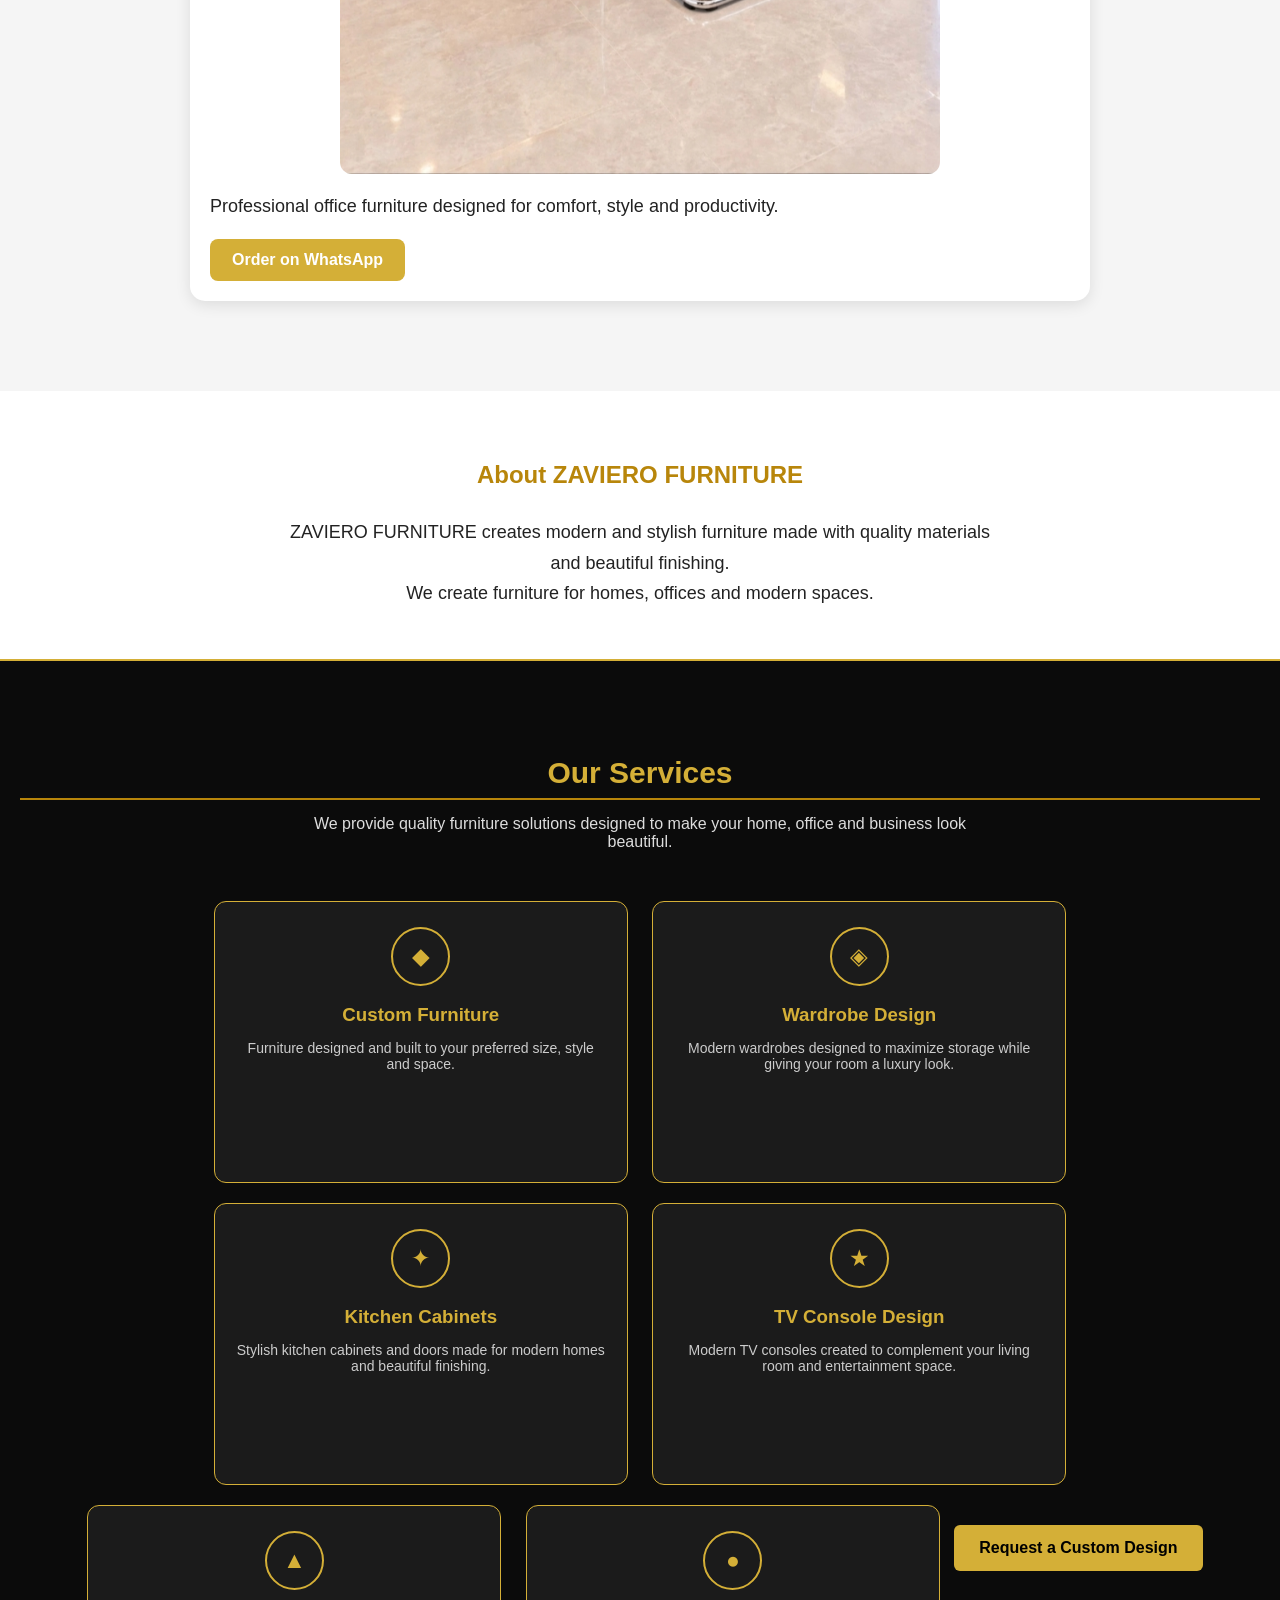
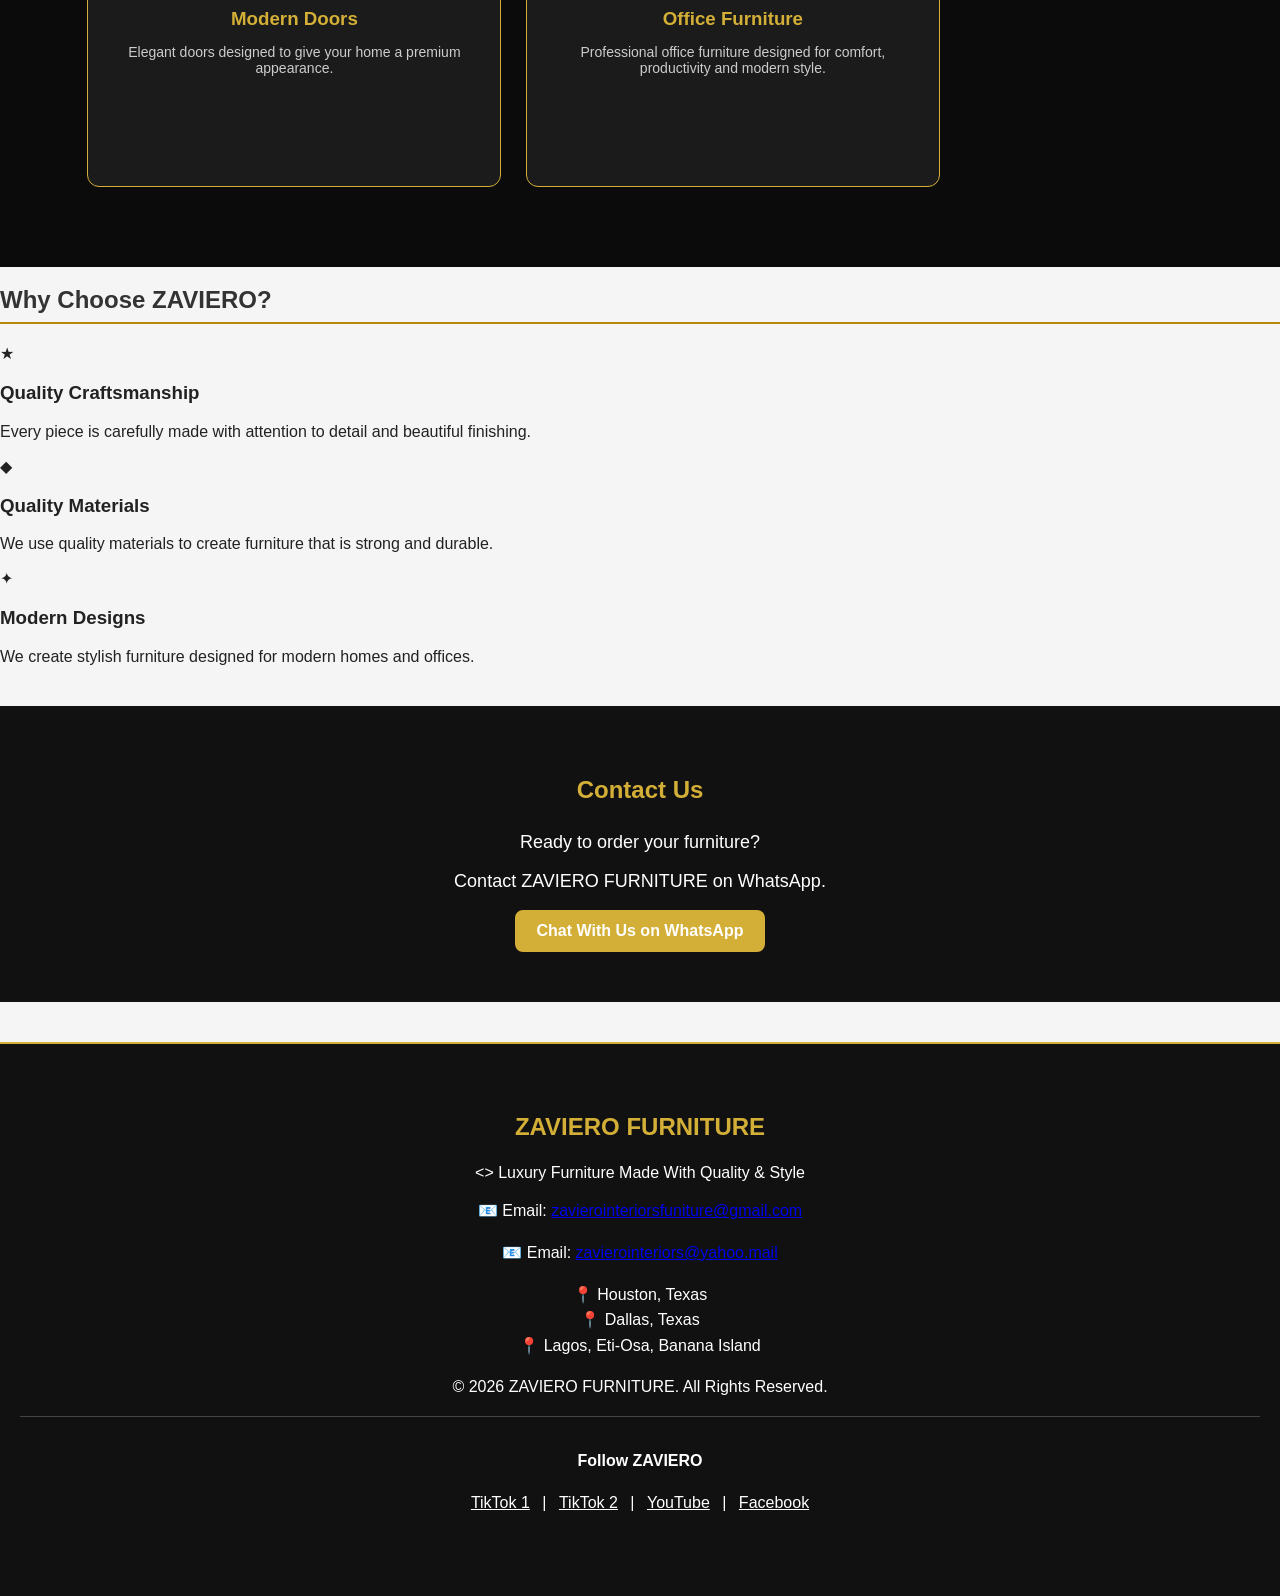
==== commit beff4753: "Update index.html" ====
--- a/index.html
+++ b/index.html
@@ -44,7 +44,7 @@
         <div class="logo-box">
 
             <div class="logo-symbol">
-                Z
+                <img src="logo.png" alt="ZAVIERO" style="width:50px; height:50px; border-radius:50%;">
             </div>
 
             <div class="logo-text">
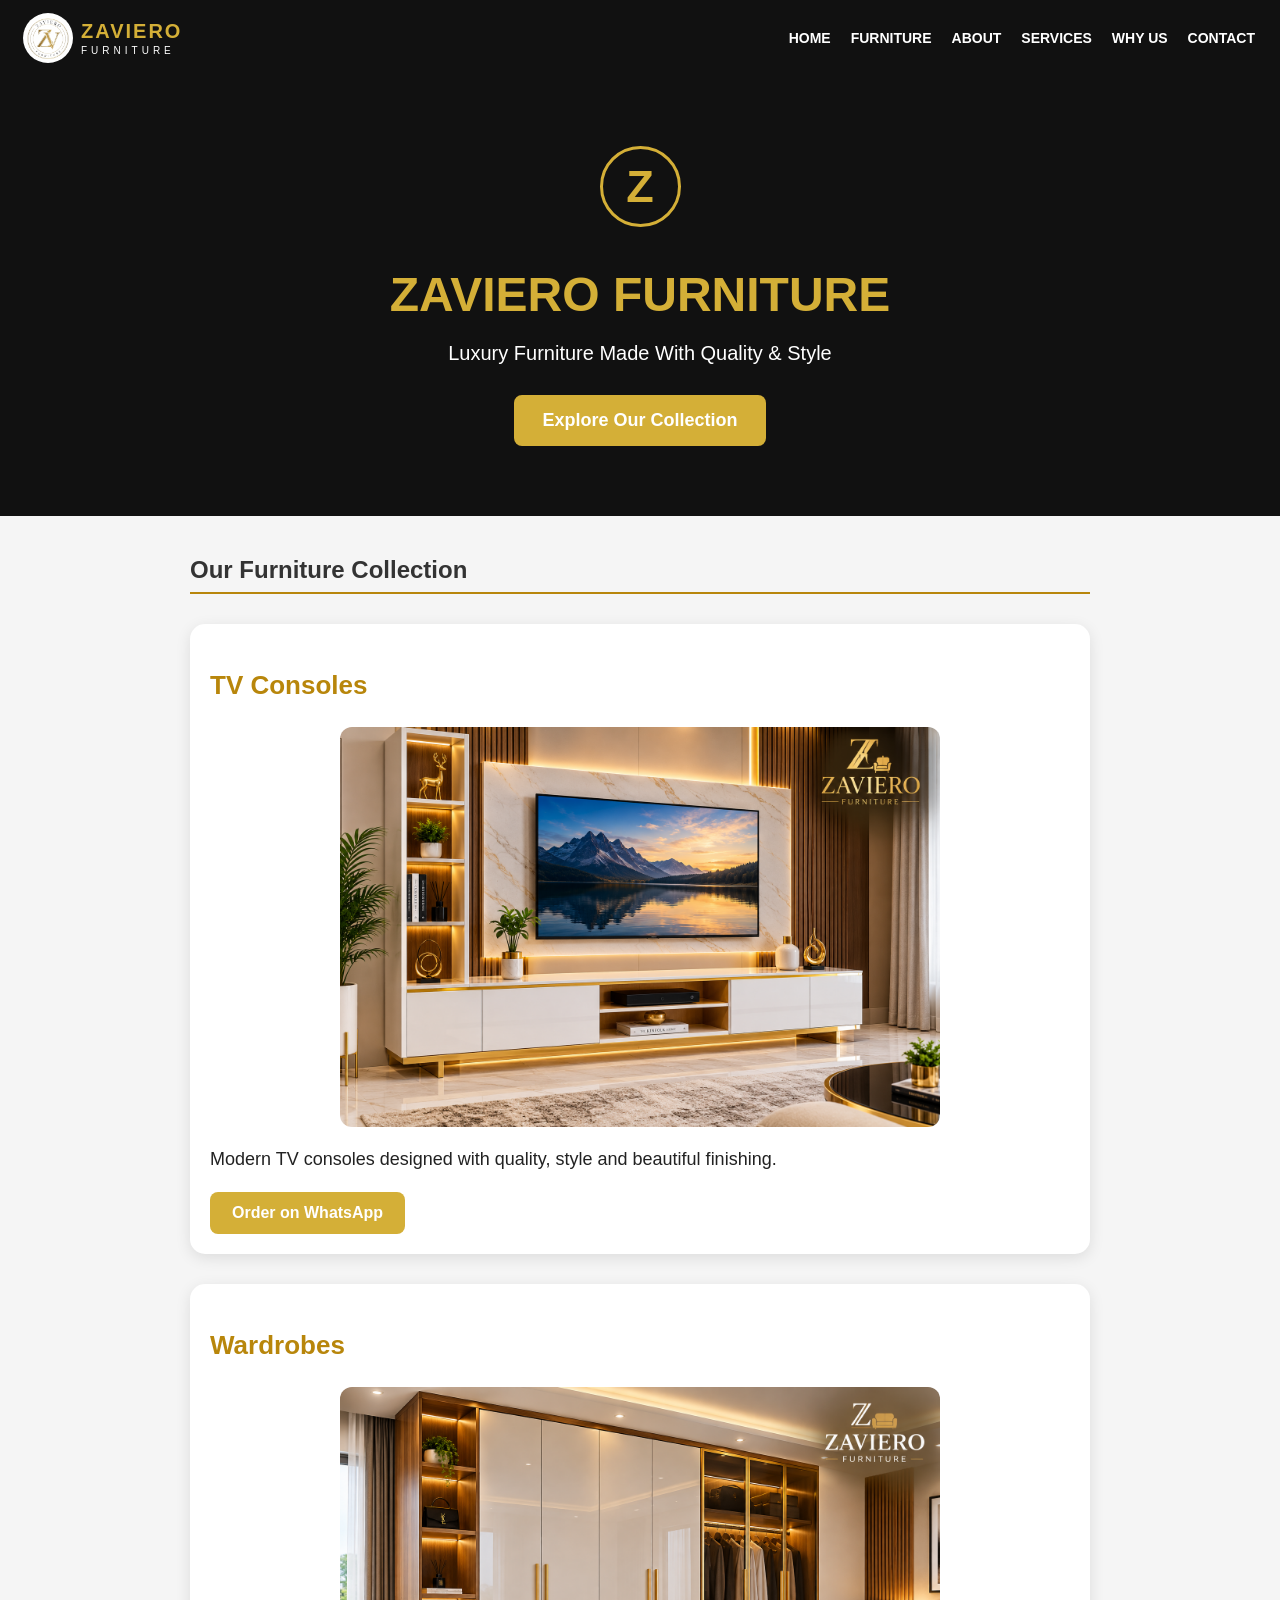
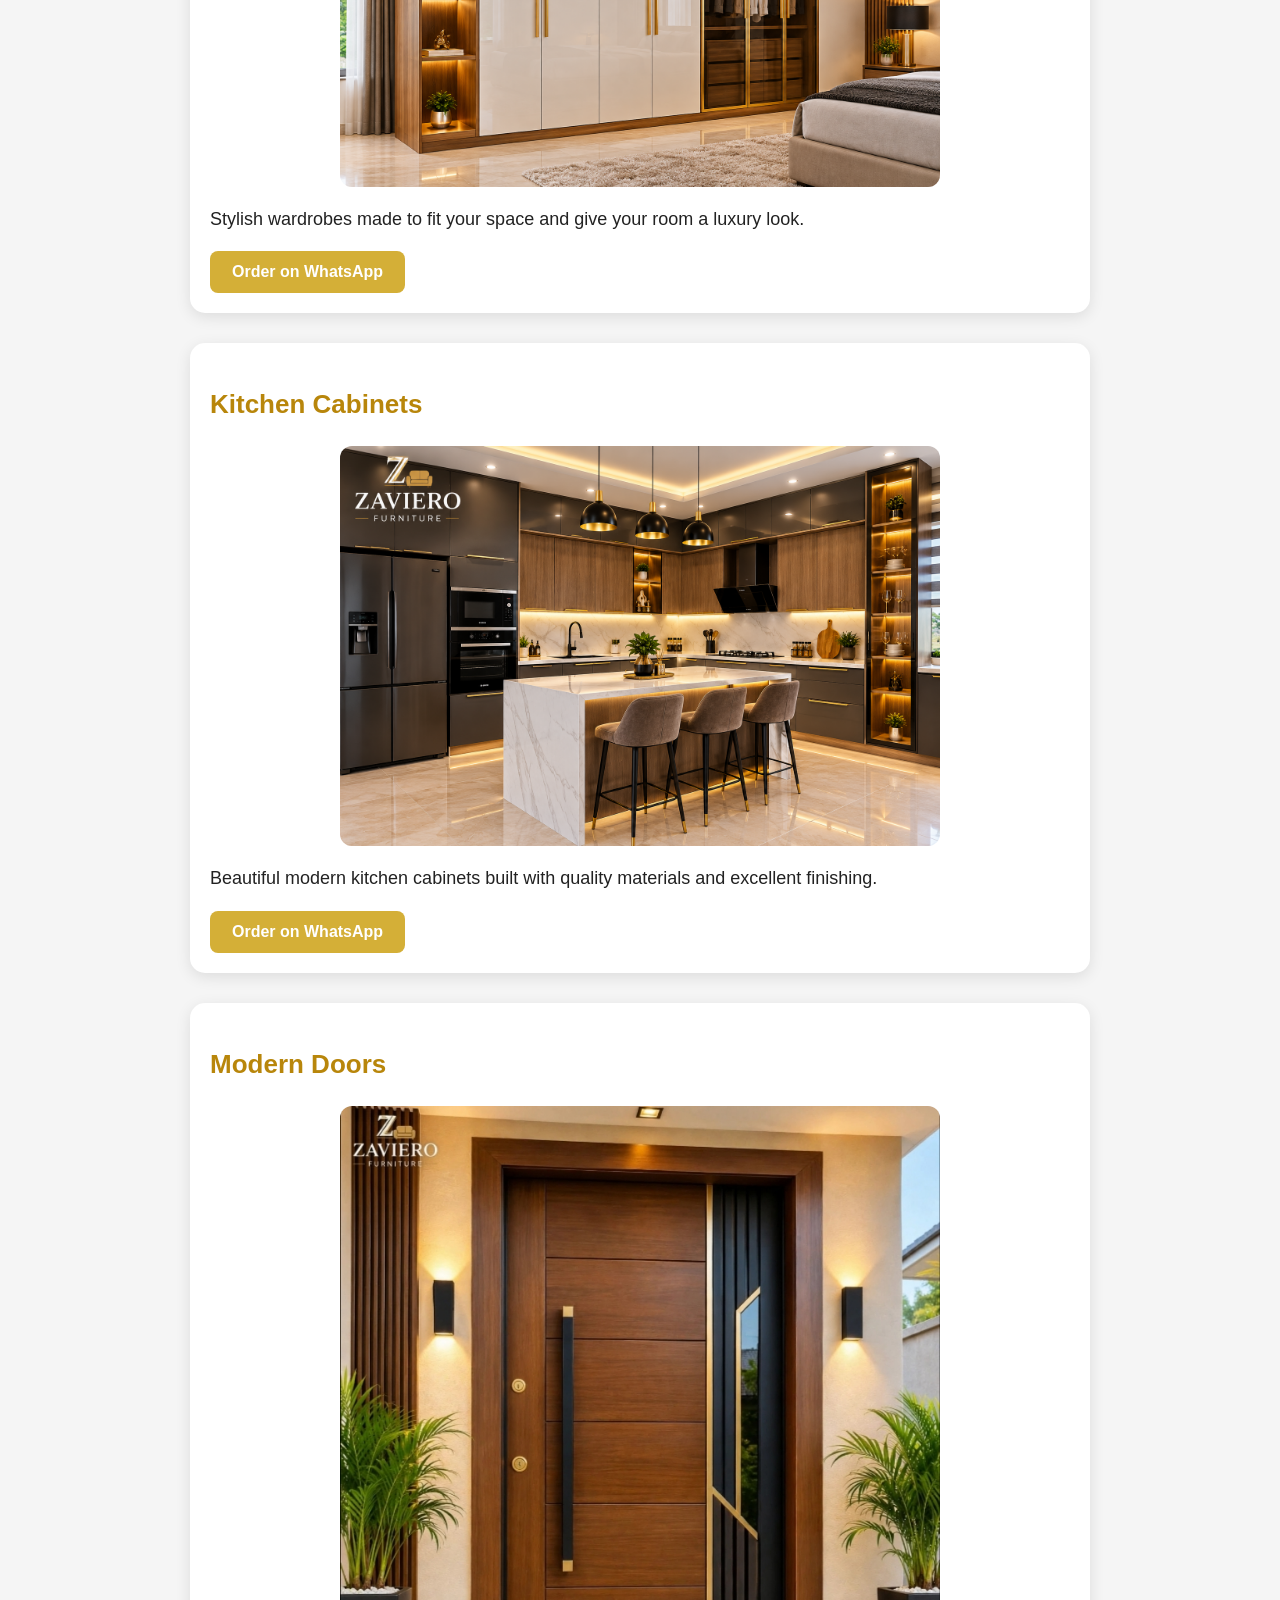
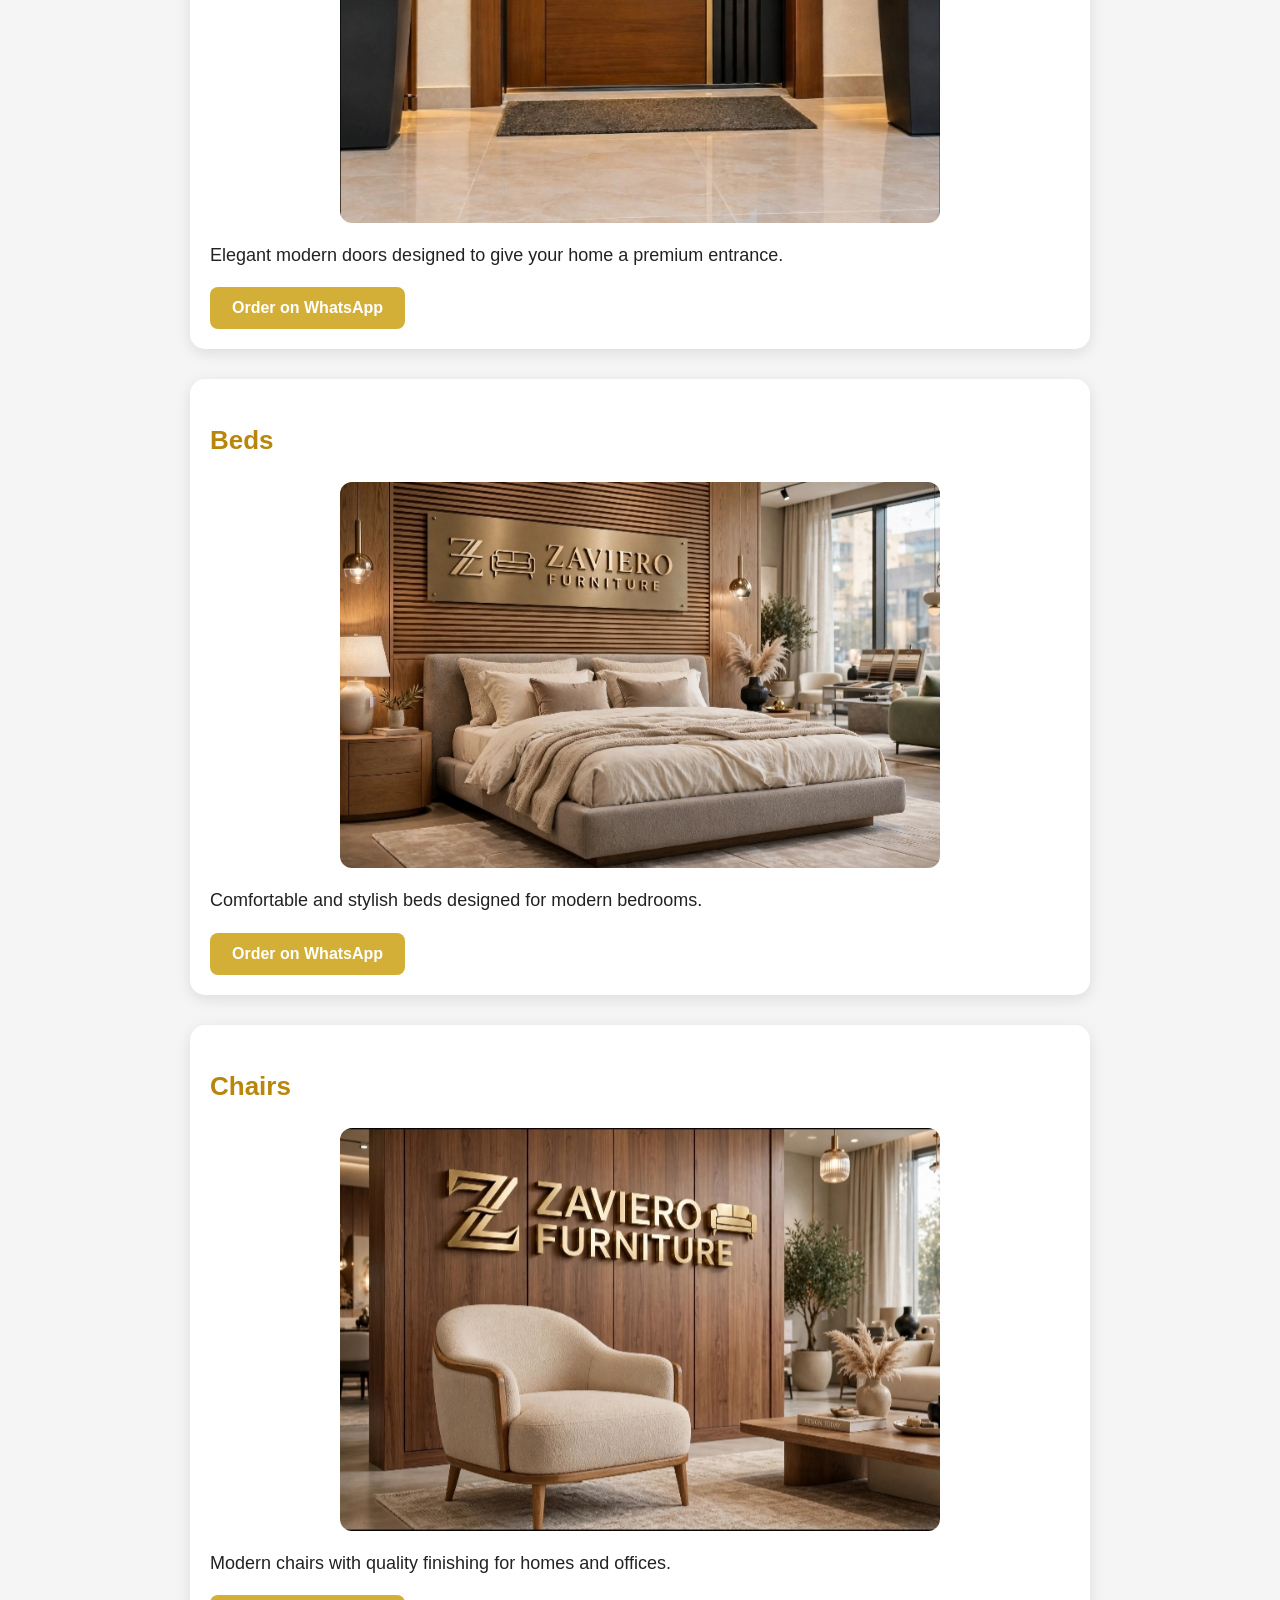
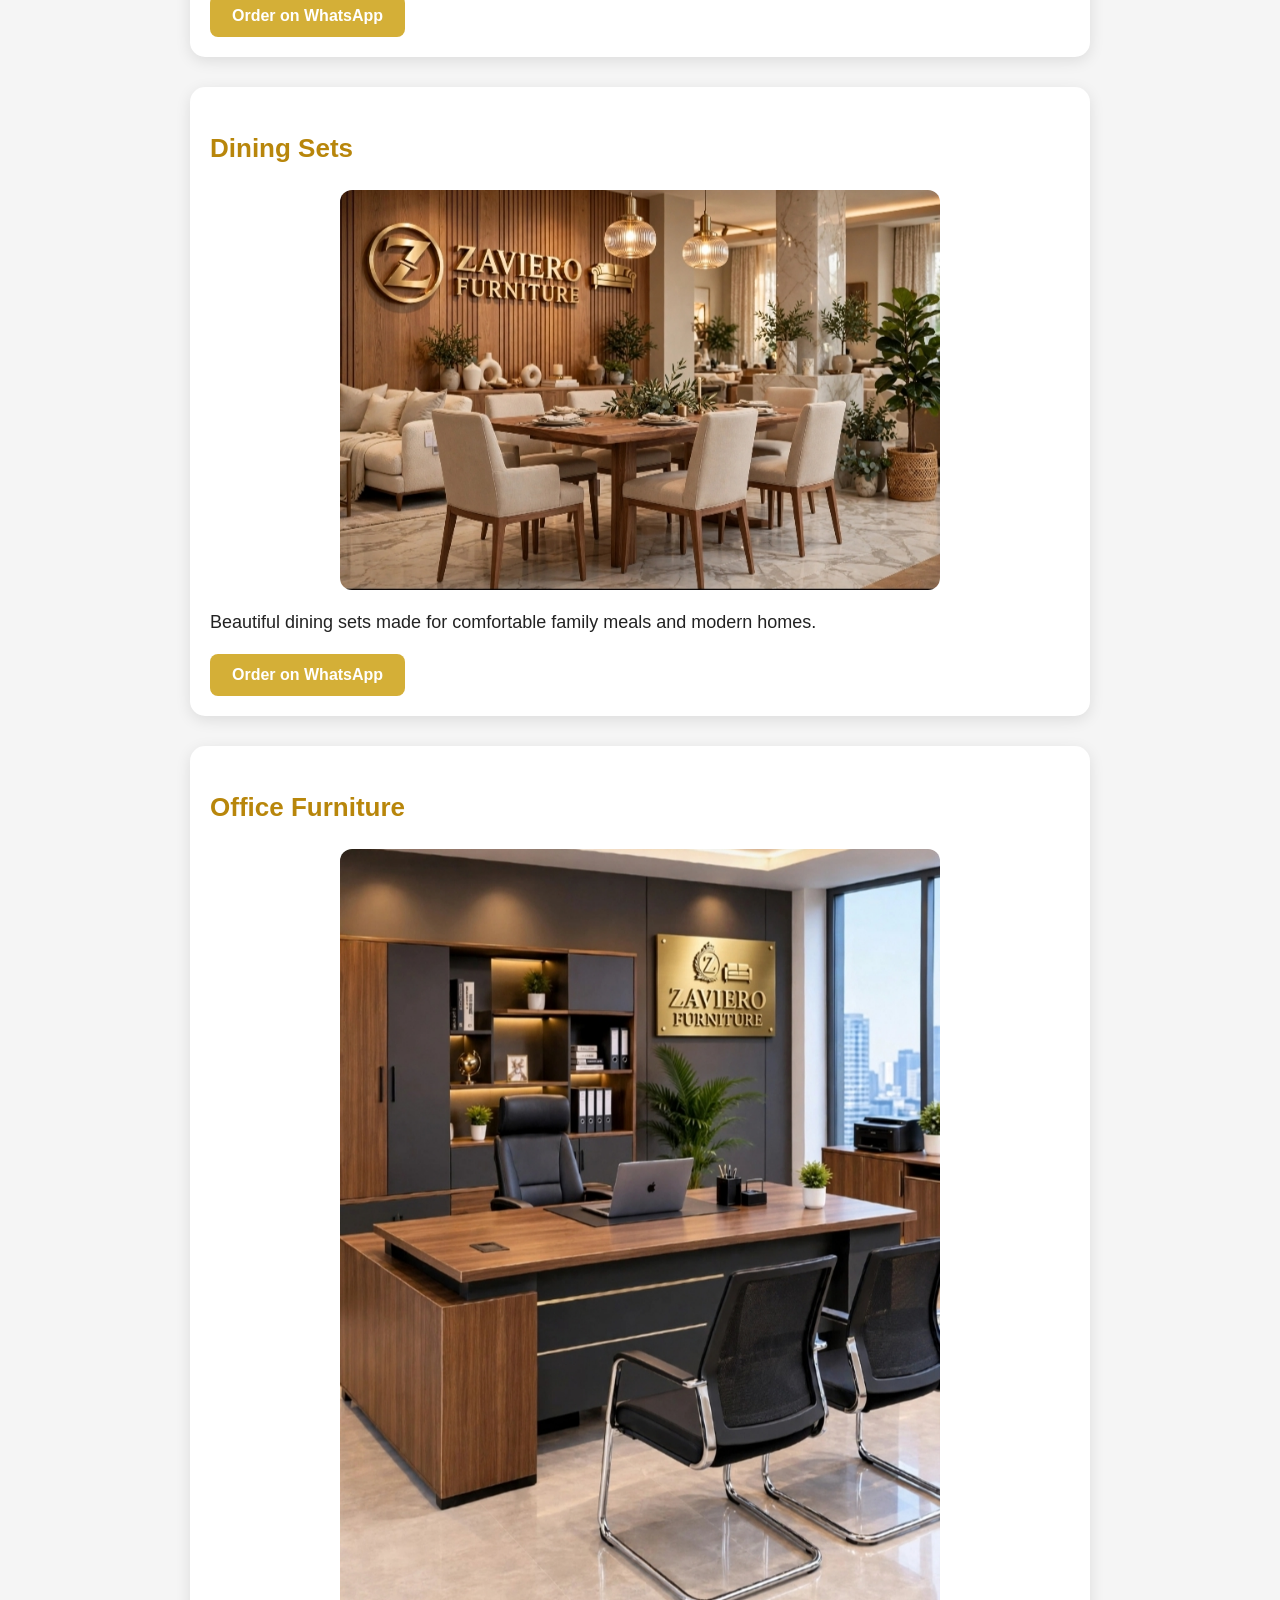
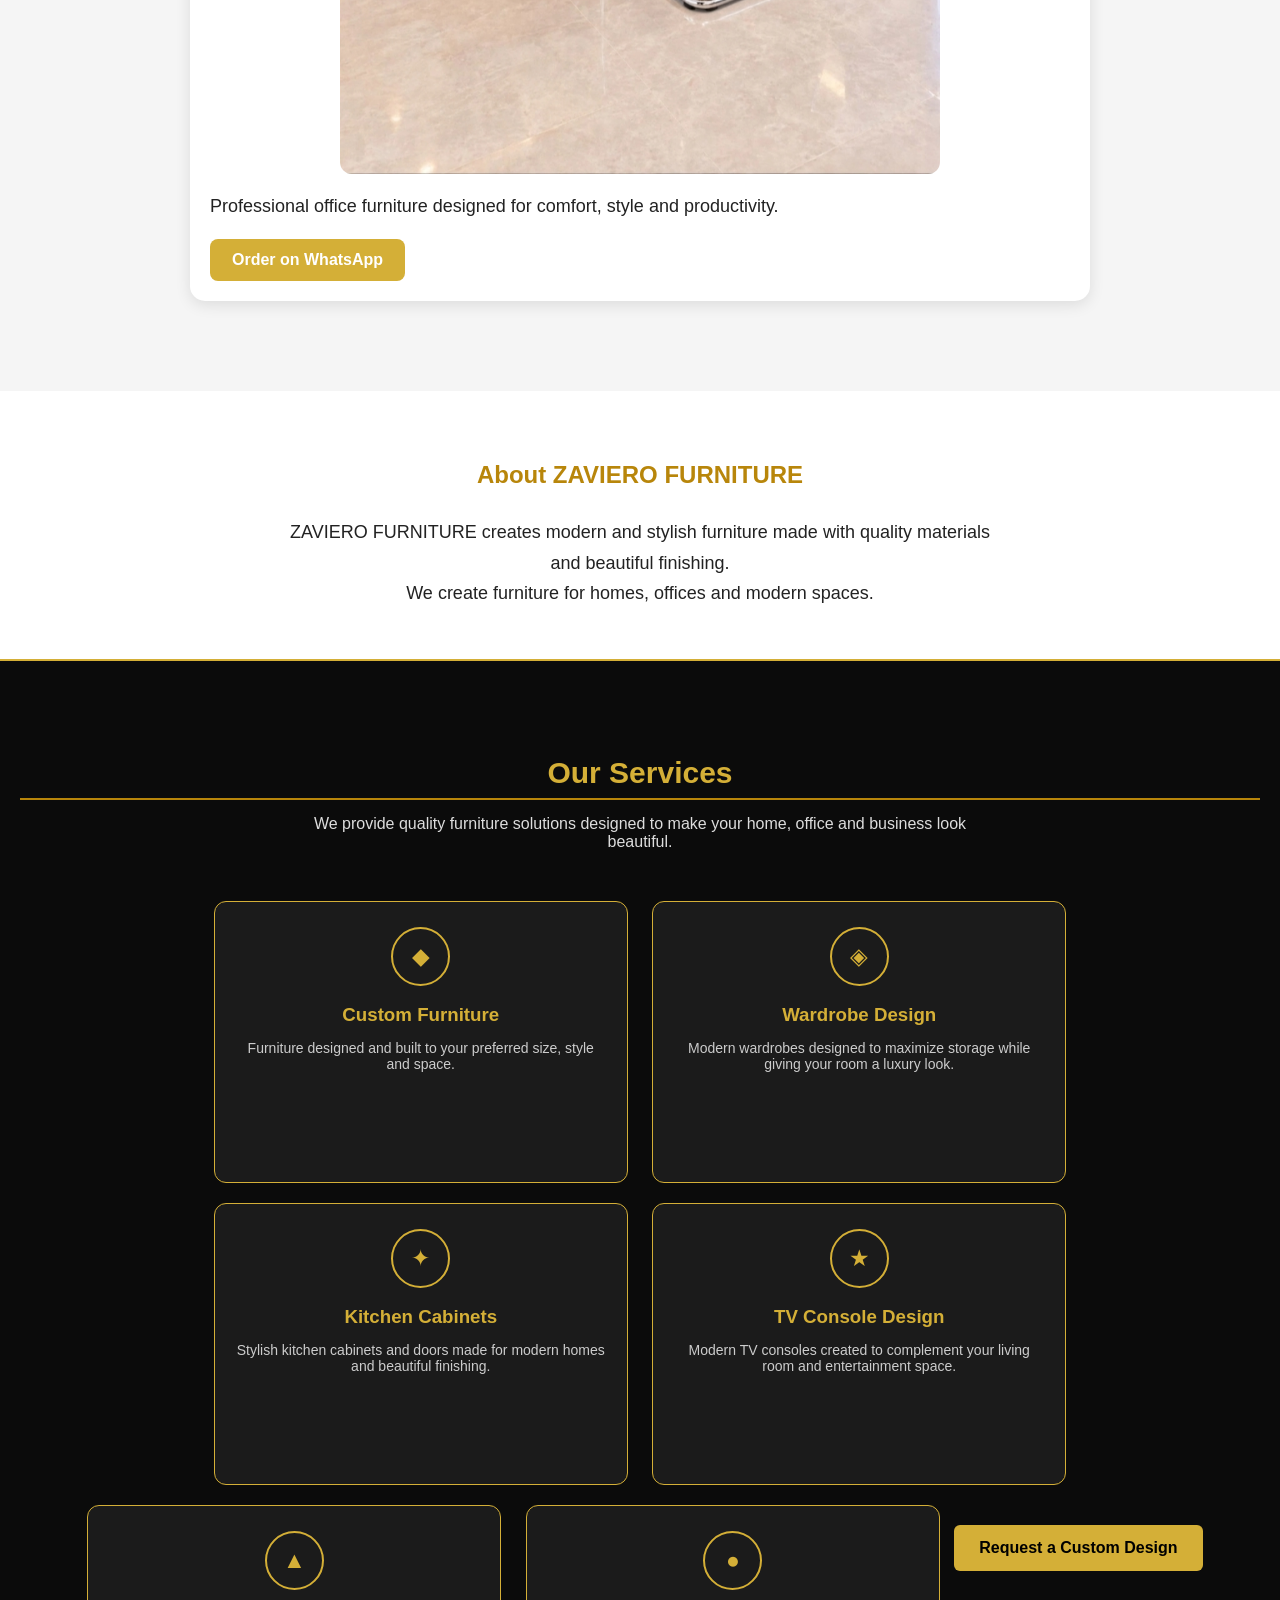
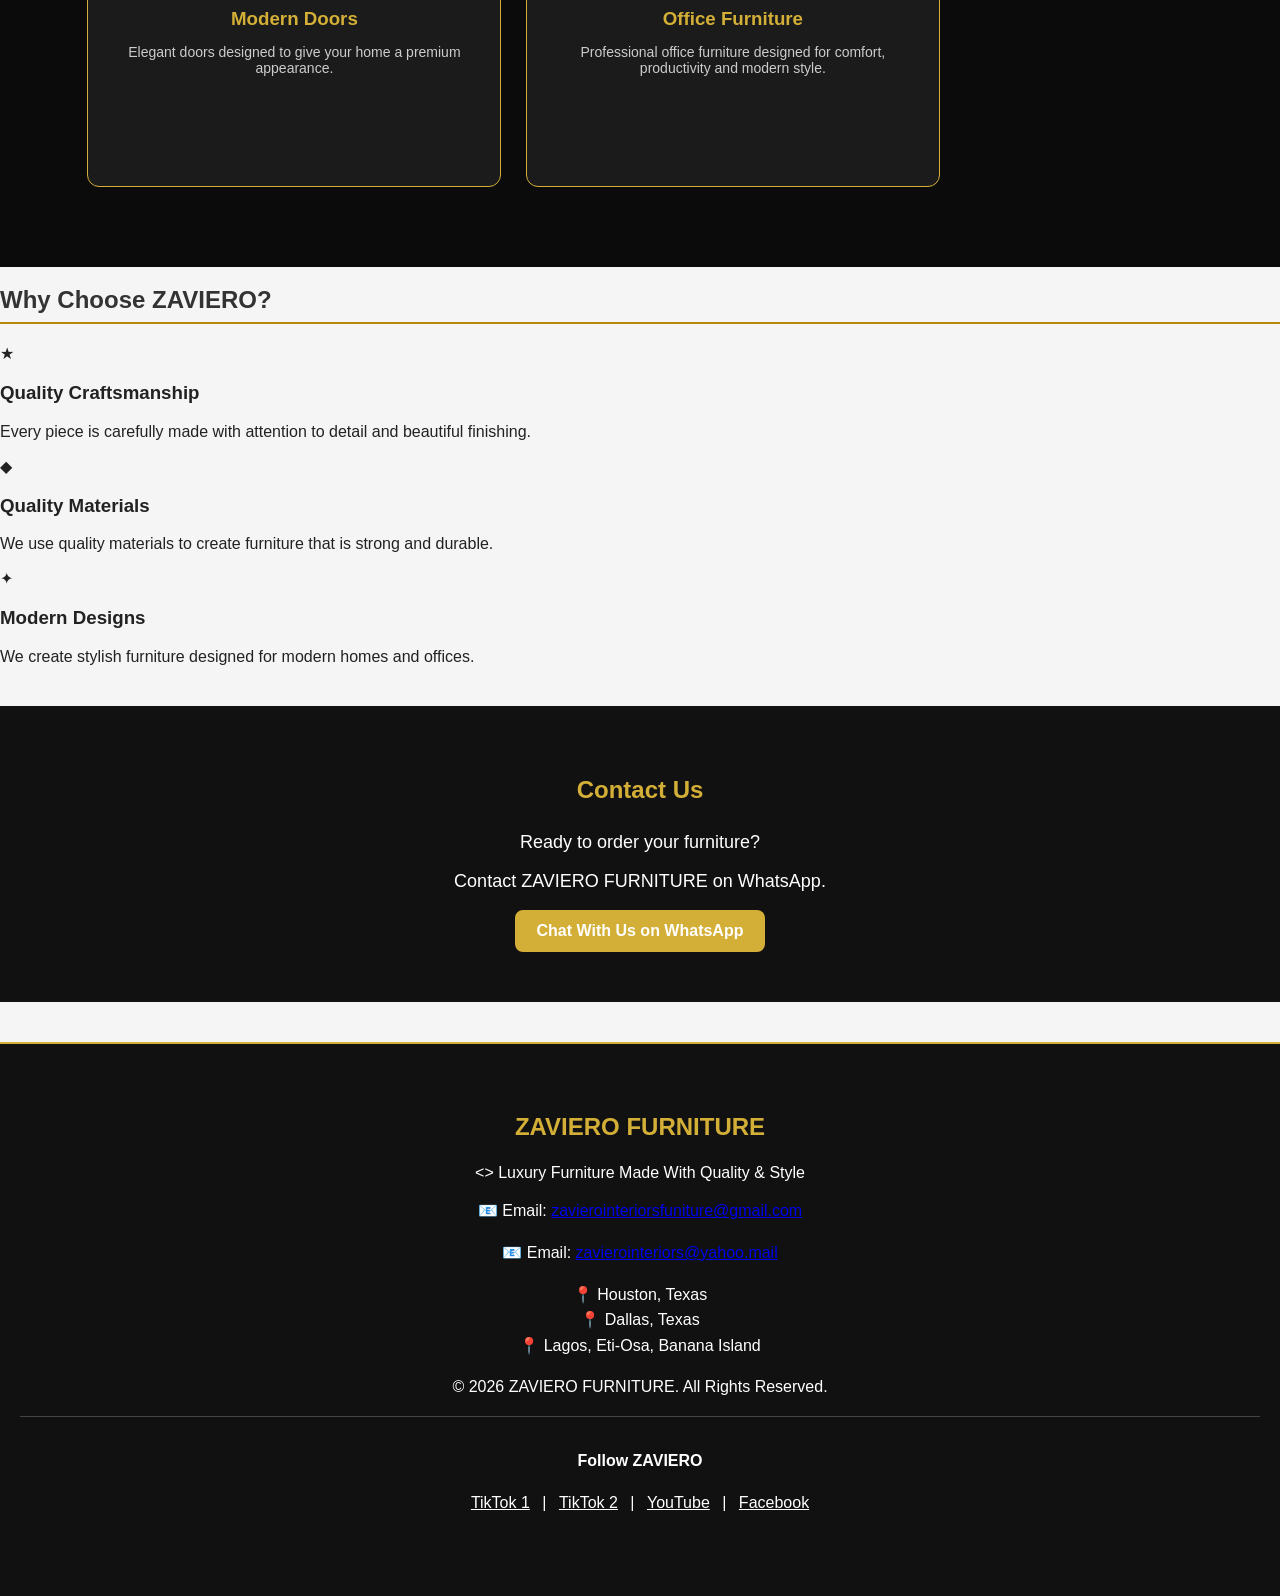
==== commit 17206042: "Enhance logo image styling with object-fit Added object-fit style to logo image for better display." ====
--- a/index.html
+++ b/index.html
@@ -44,7 +44,7 @@
         <div class="logo-box">
 
             <div class="logo-symbol">
-                <img src="logo.png" alt="ZAVIERO" style="width:50px; height:50px; border-radius:50%;">
+    <img src="logo.png" alt="ZAVIERO" style="width:50px; height:50px; border-radius:50%; object-fit:cover;">
             </div>
 
             <div class="logo-text">
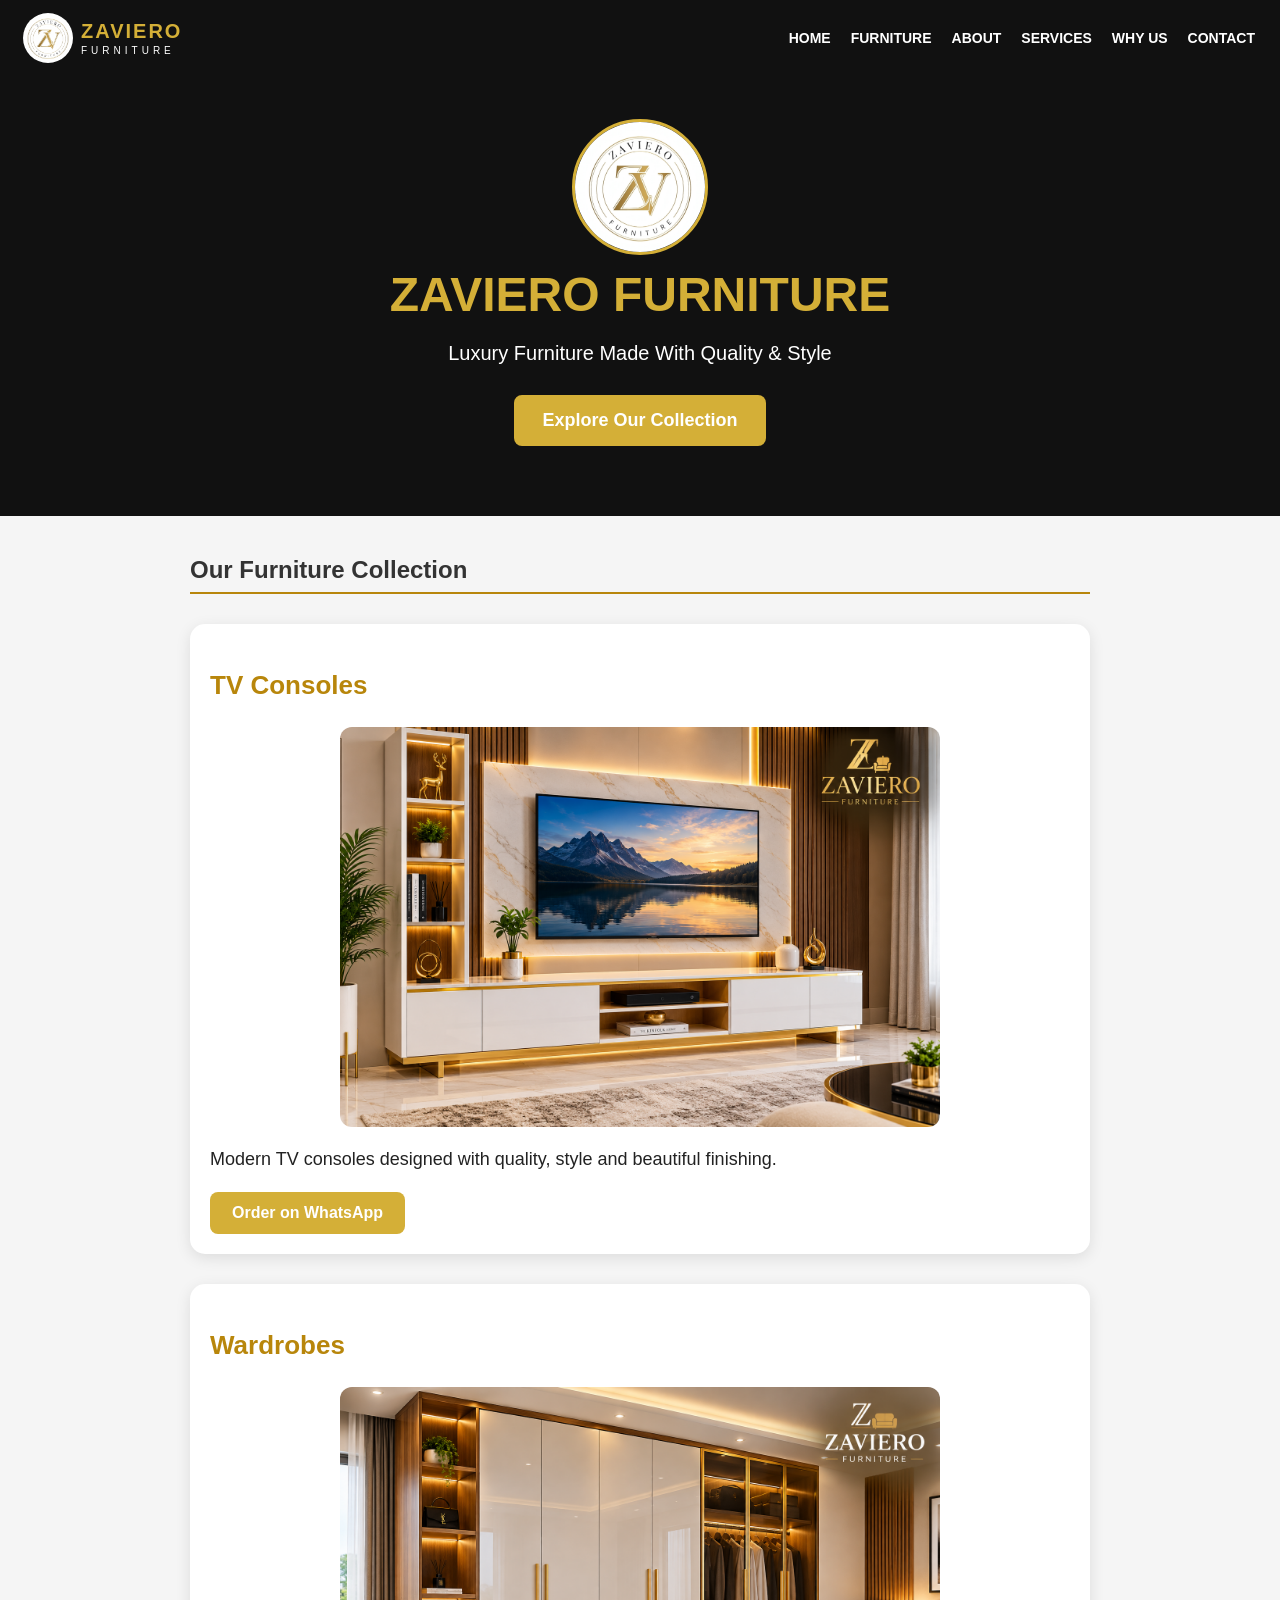
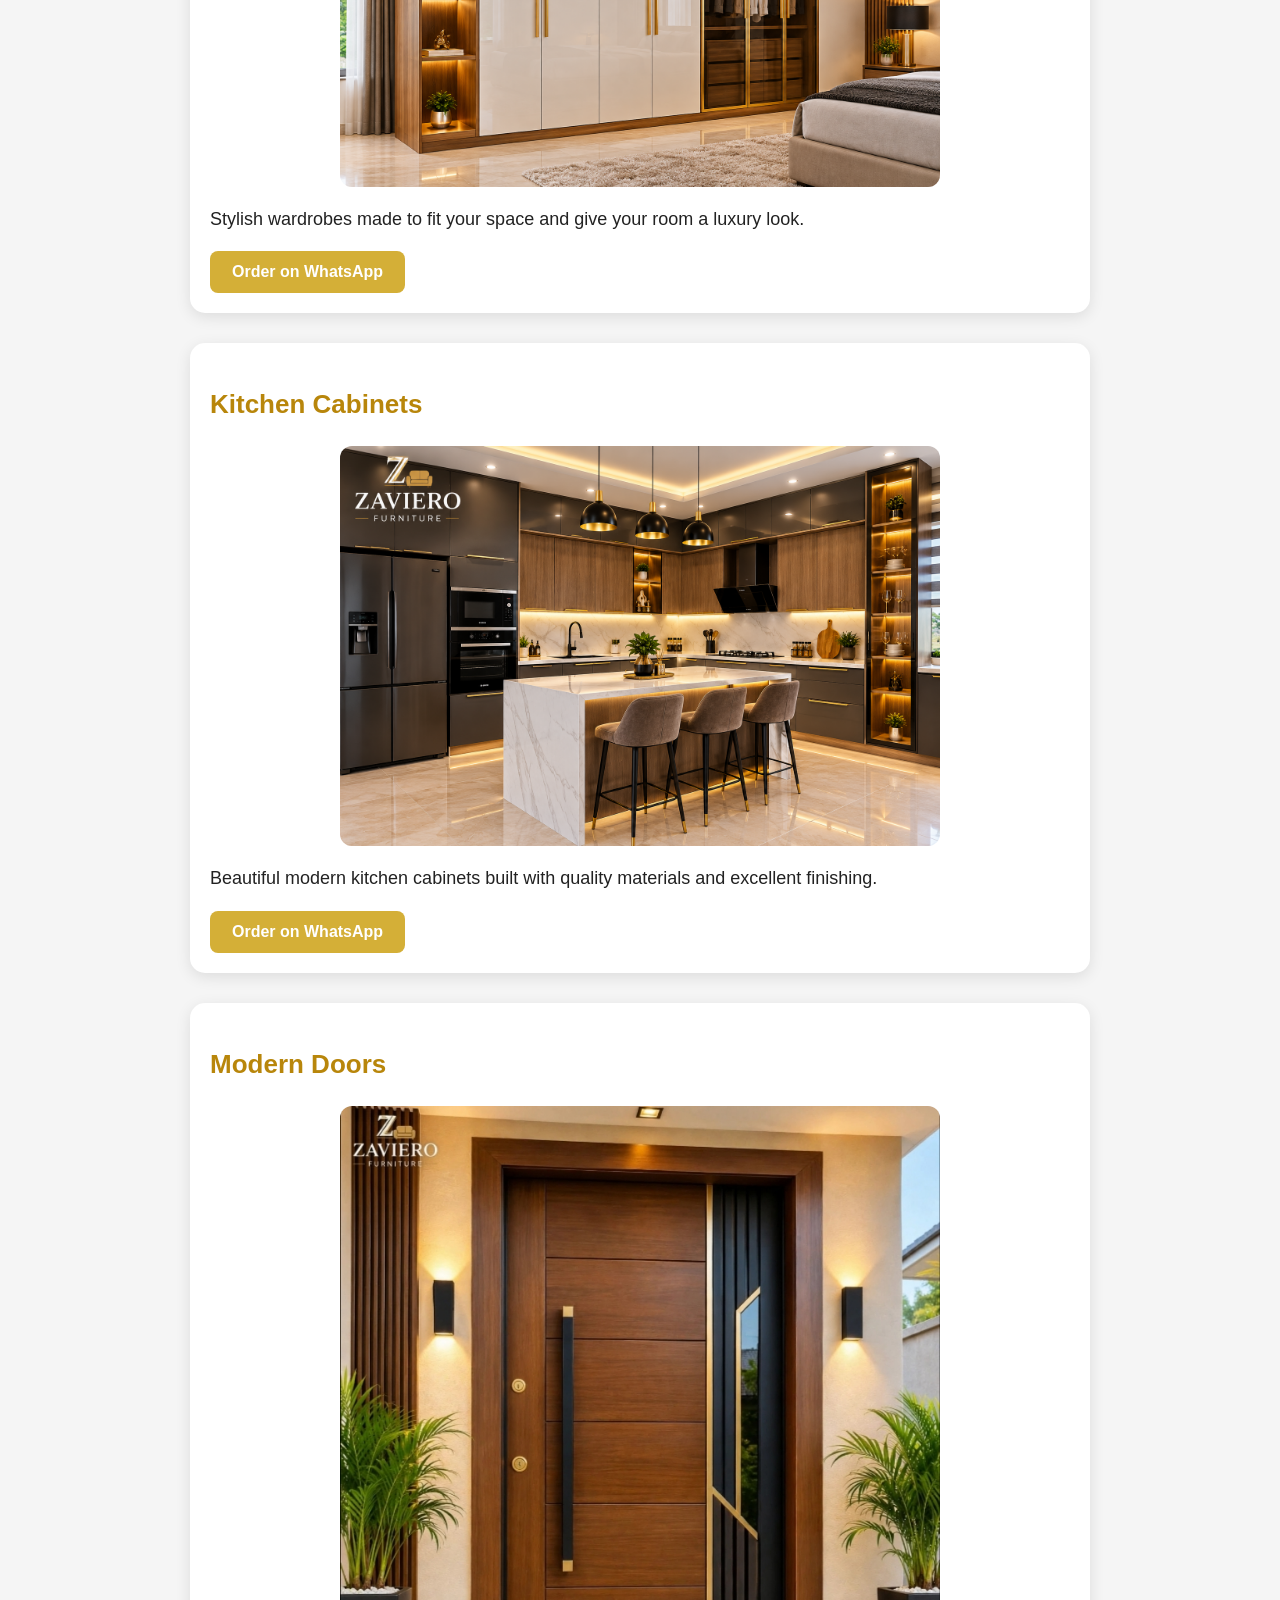
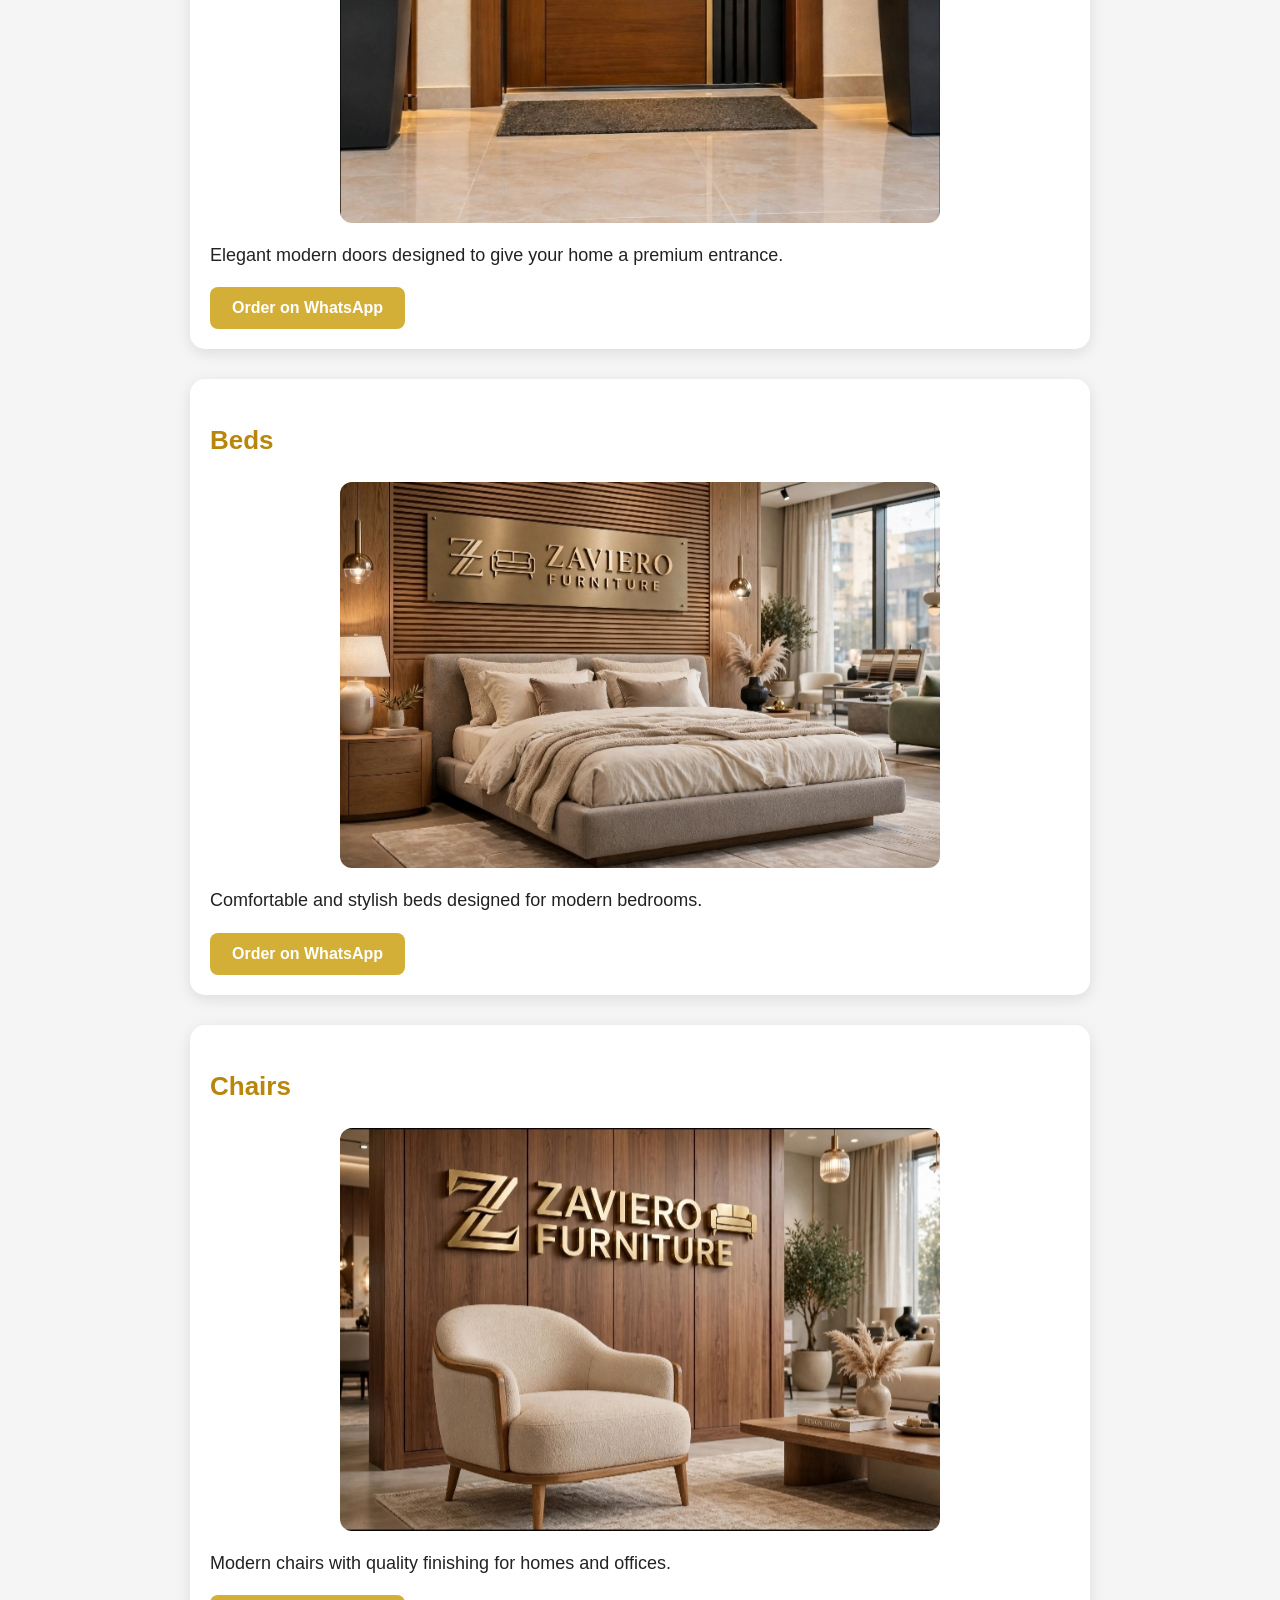
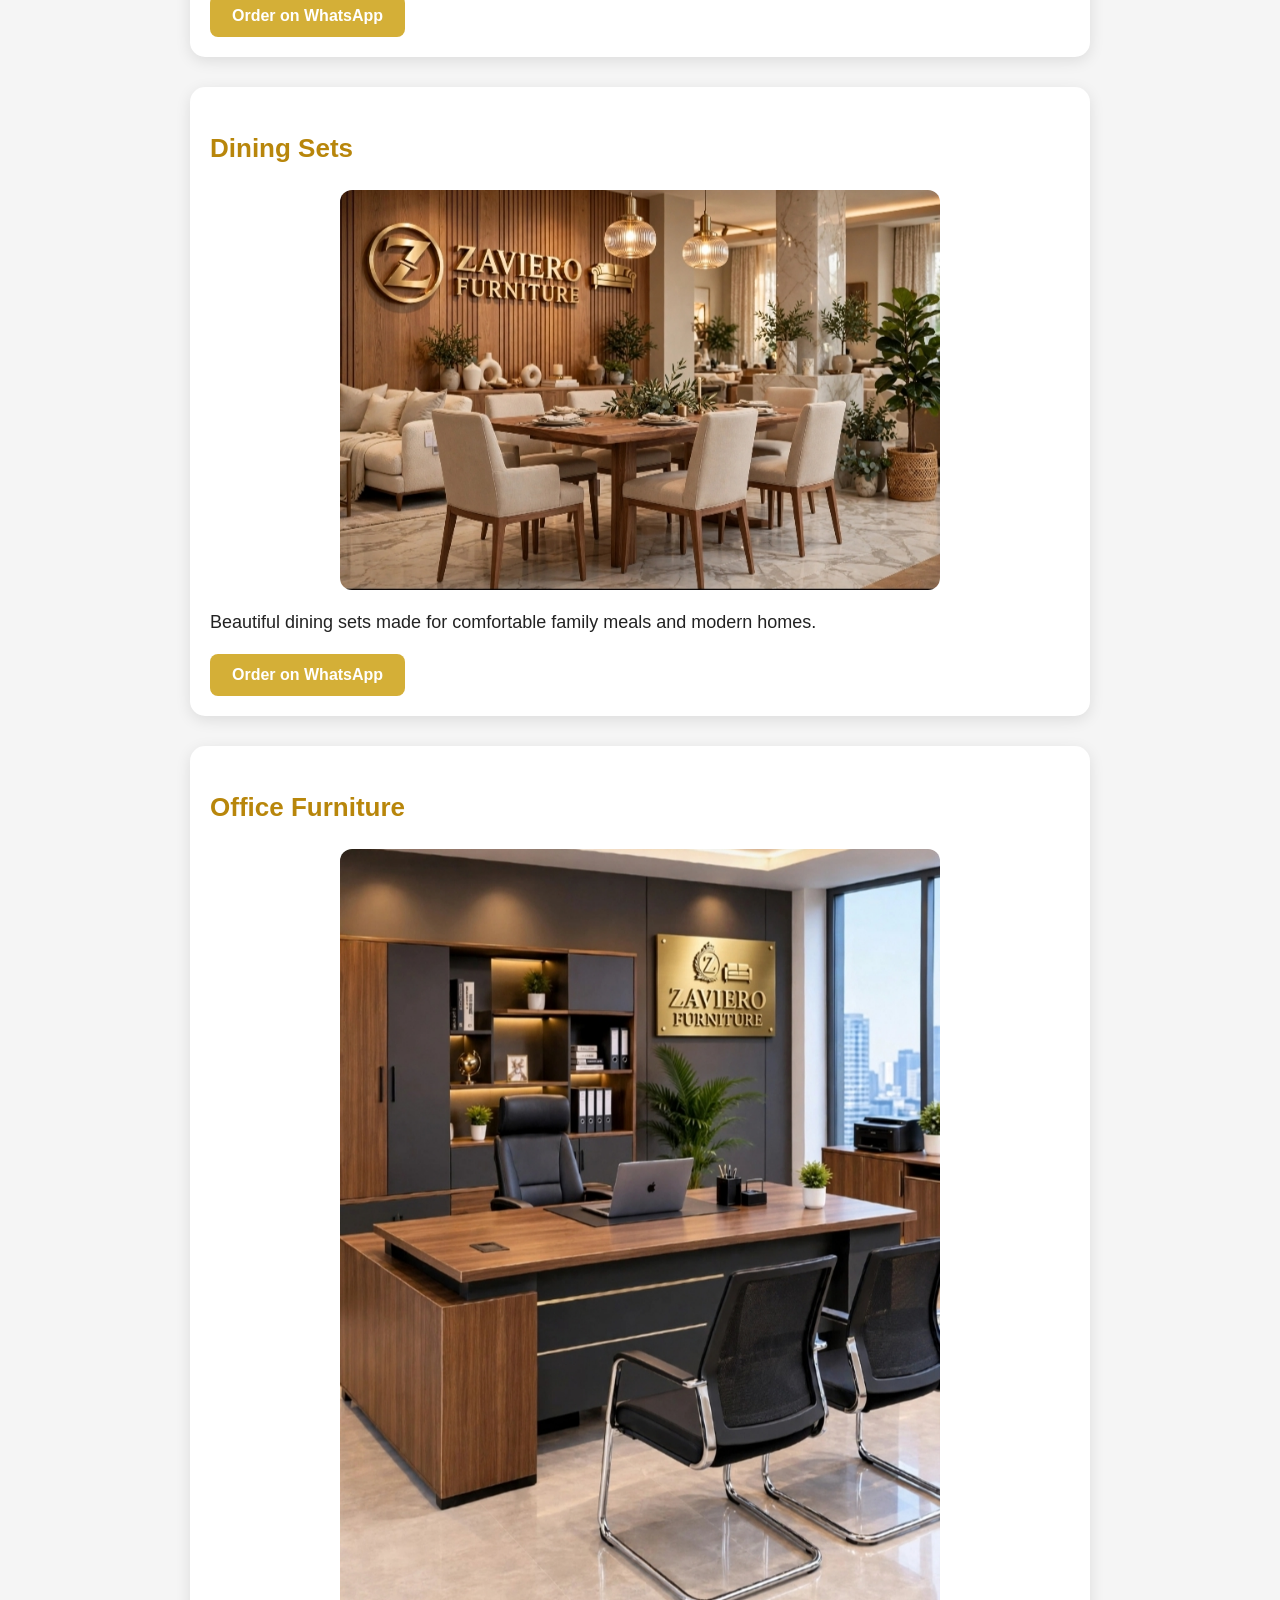
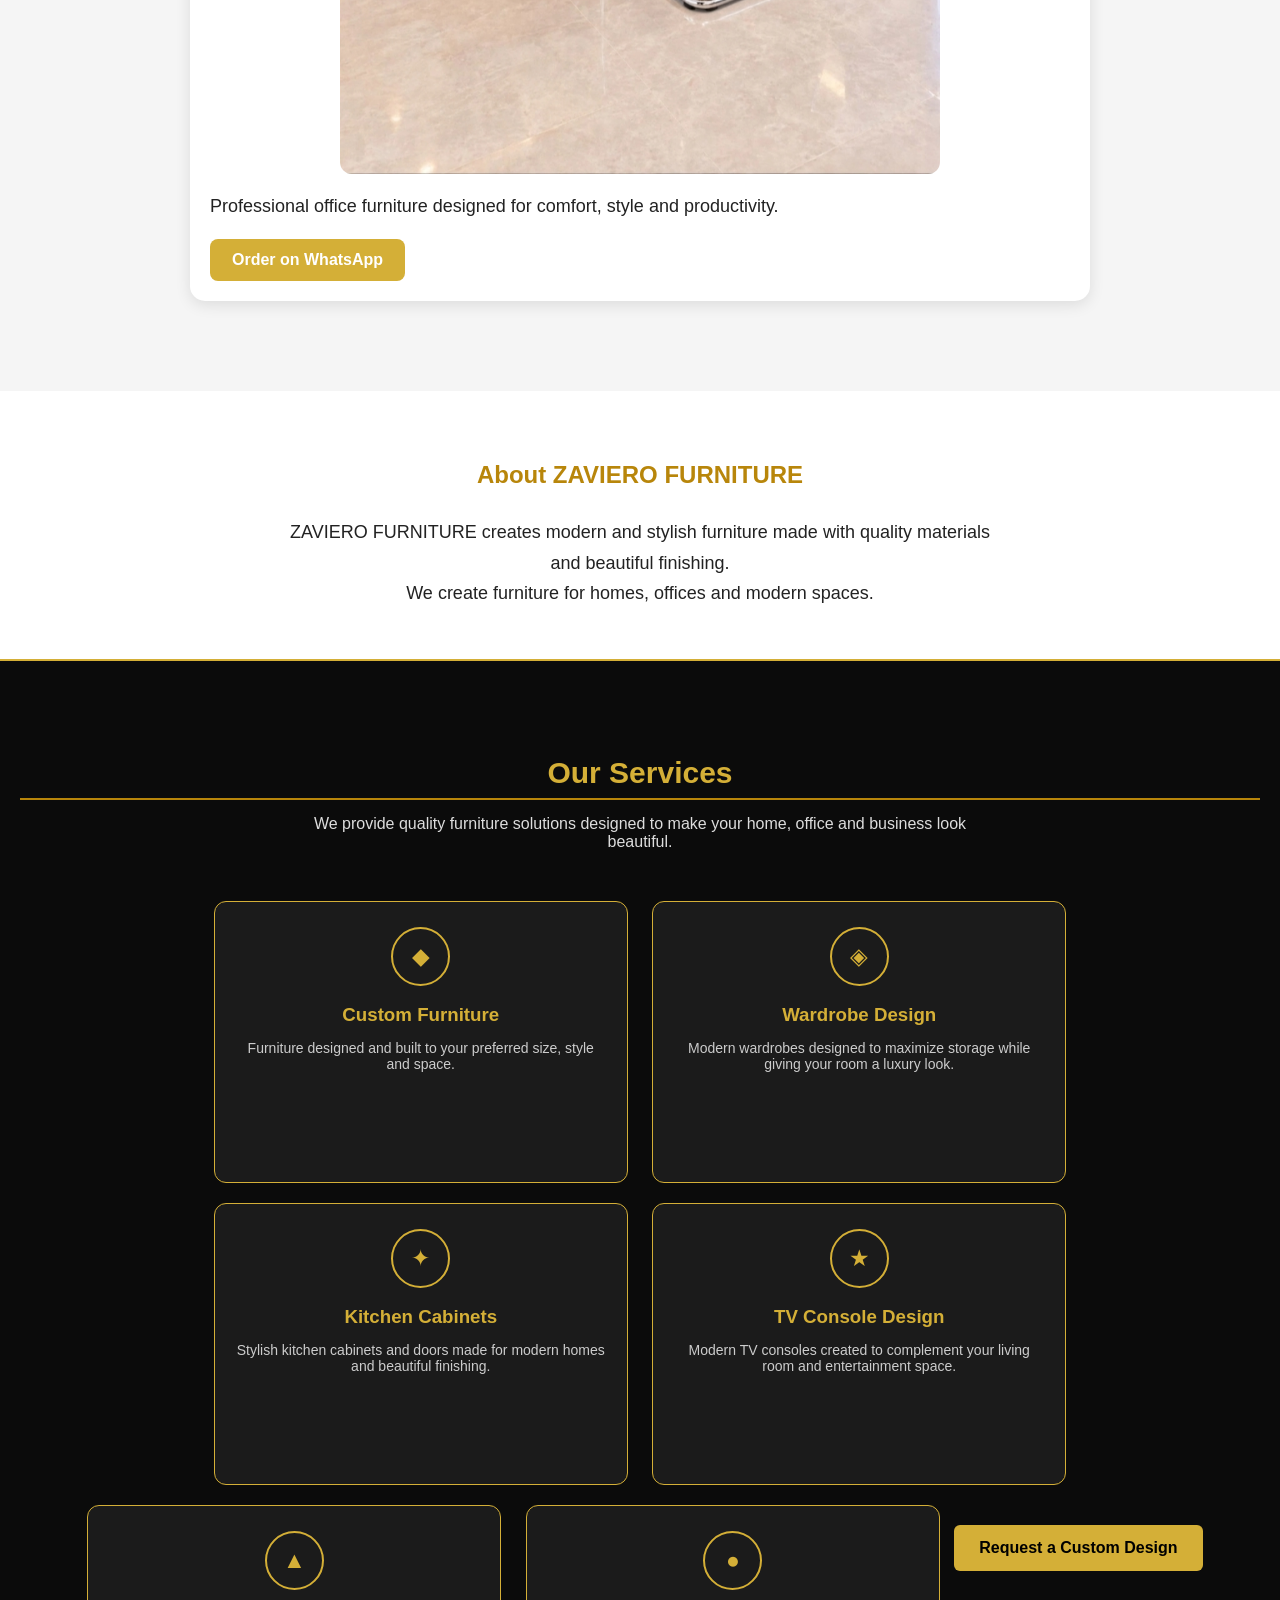
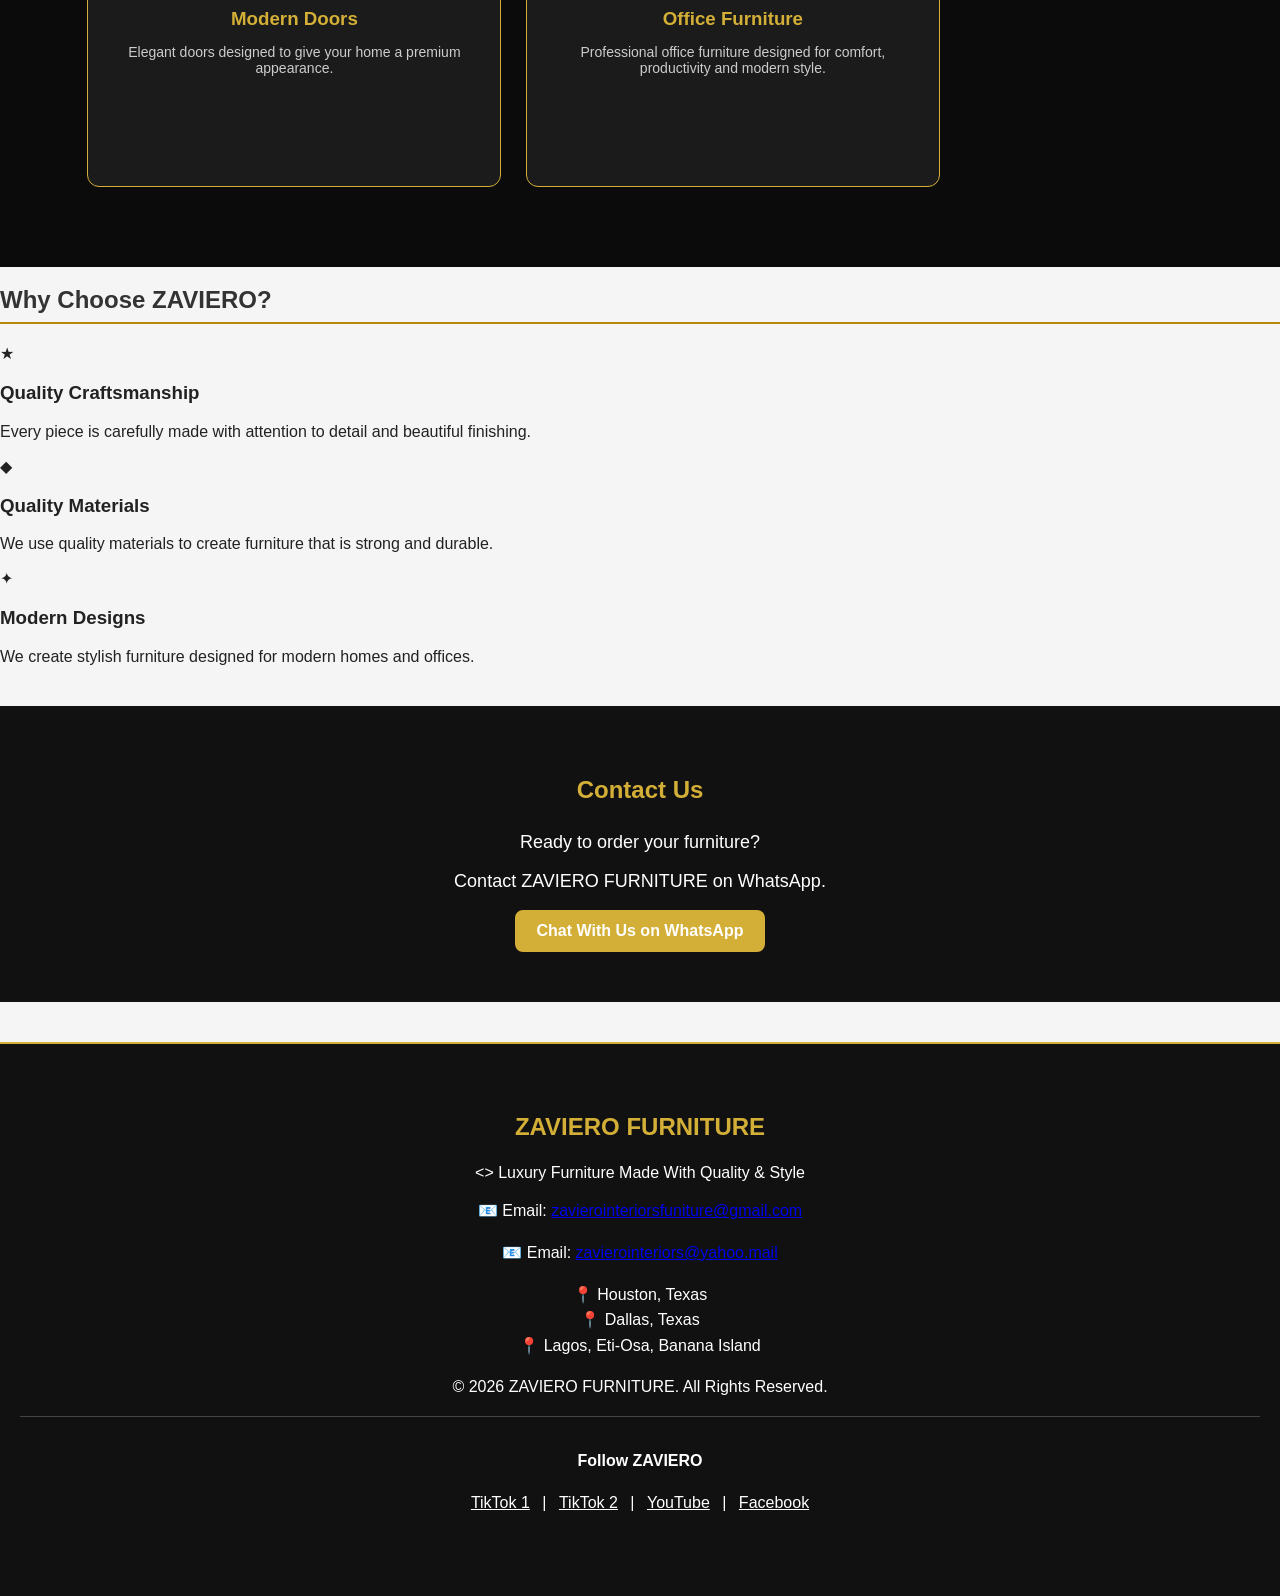
==== commit 2702329c: "Replace placeholder 'Z' with logo image" ====
--- a/index.html
+++ b/index.html
@@ -89,7 +89,7 @@
     <section class="hero" id="home">
 
         <div class="hero-logo">
-            Z
+            <img src="logo.png" alt="ZAVIERO" style="width:130px; height:130px; border-radius:50%; border:3px solid #d4af37;">
         </div>
 
         <h1>
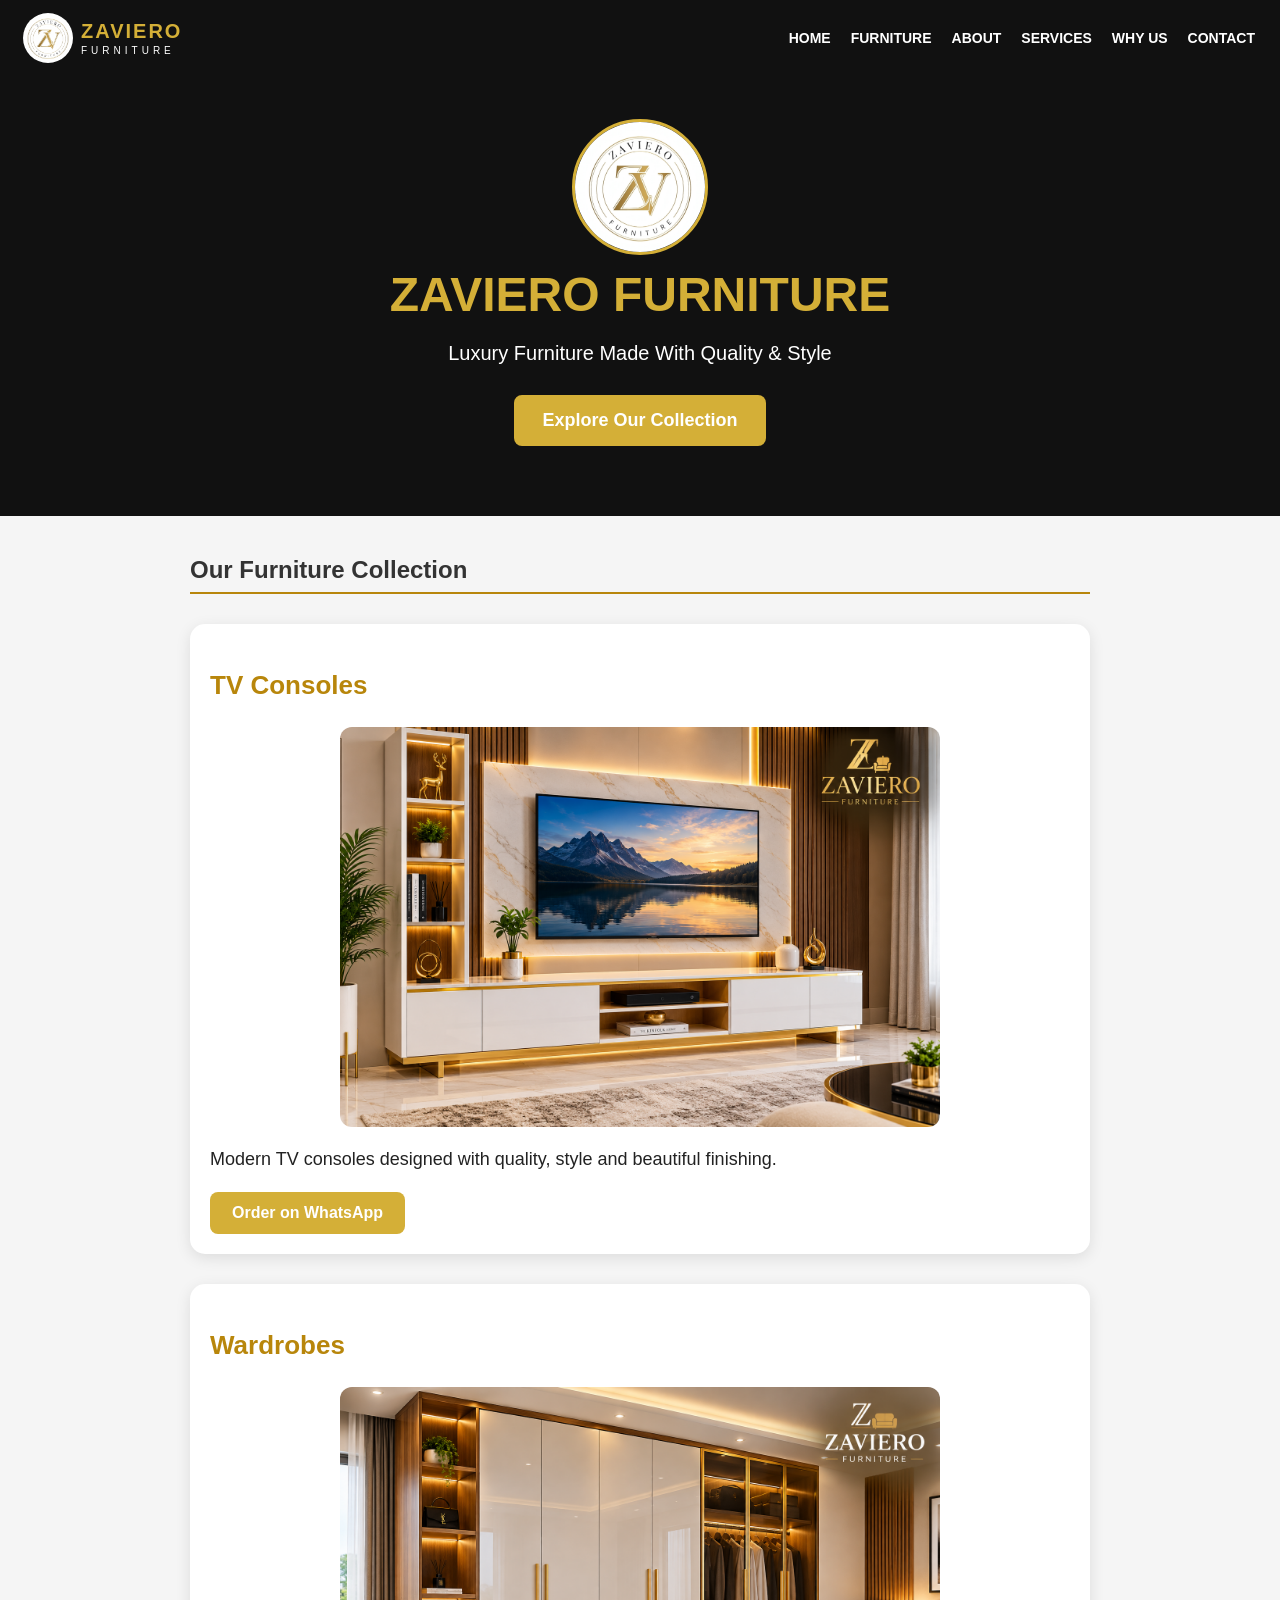
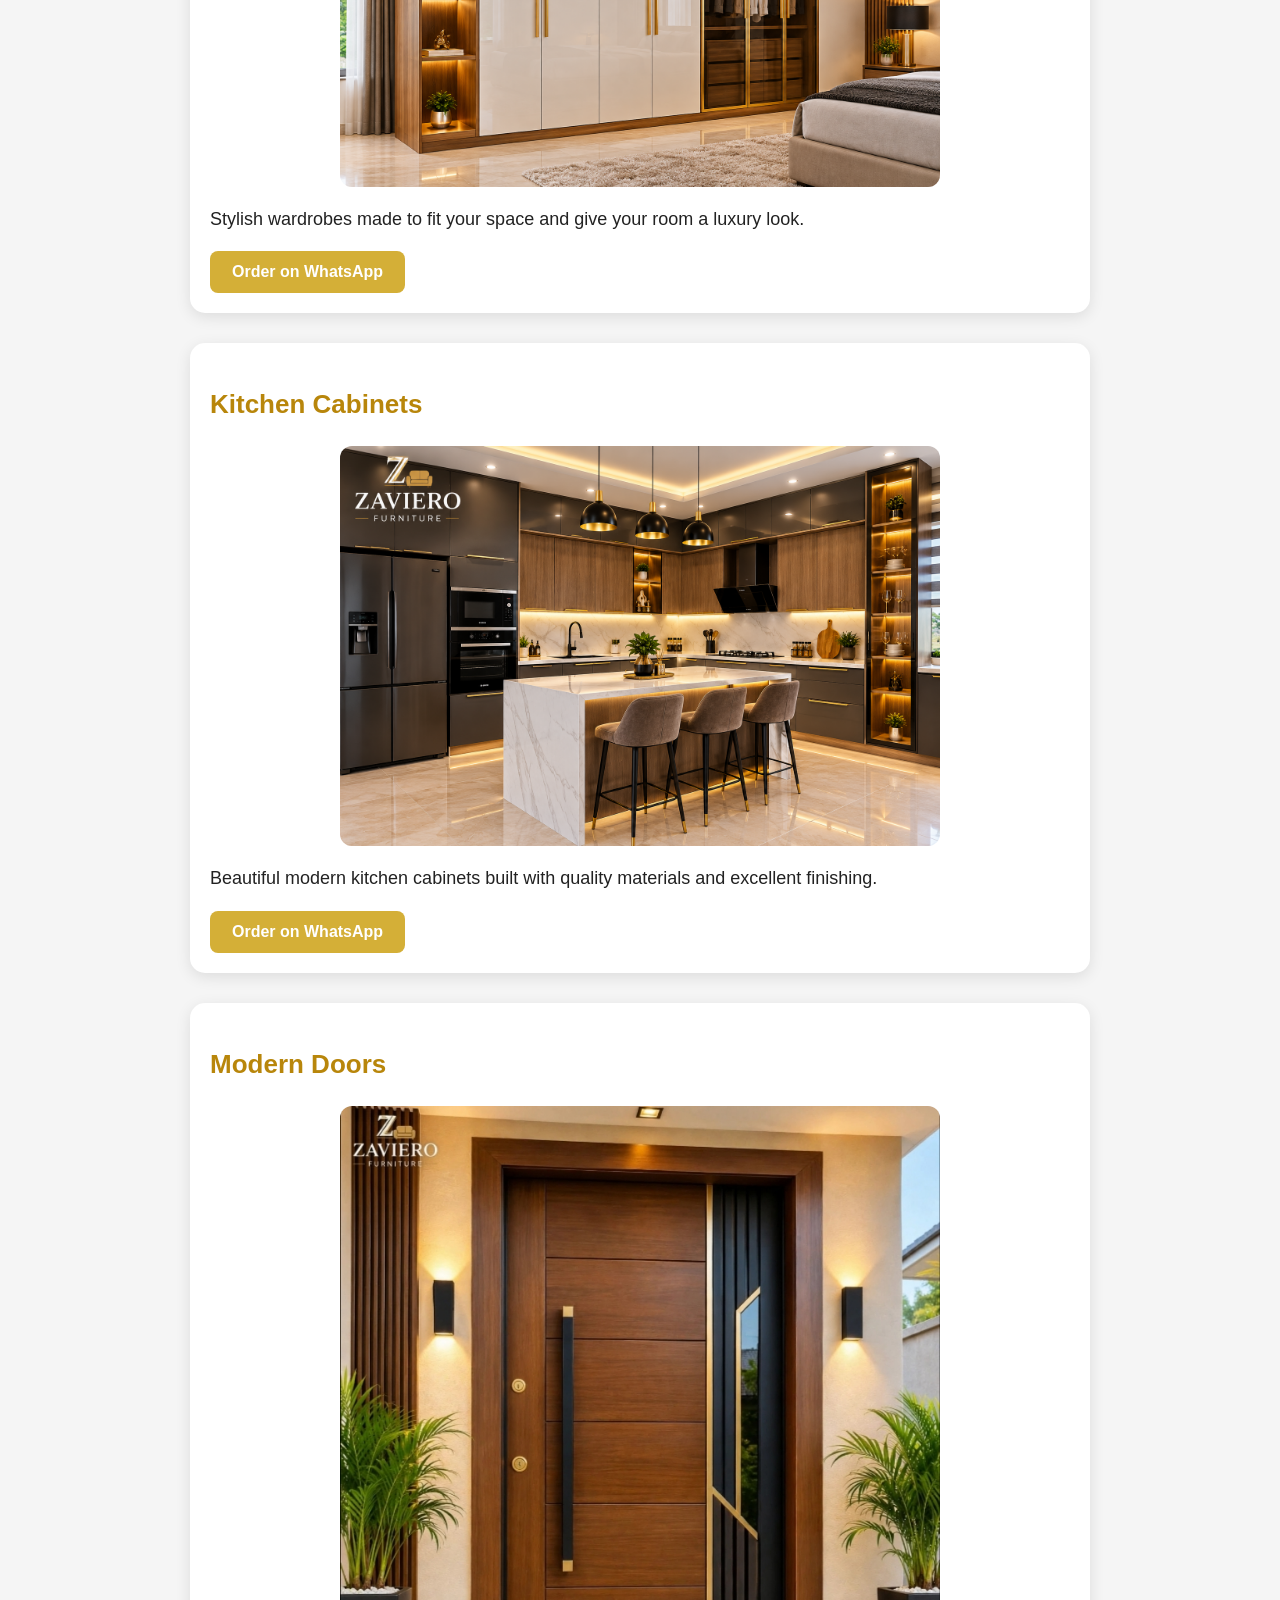
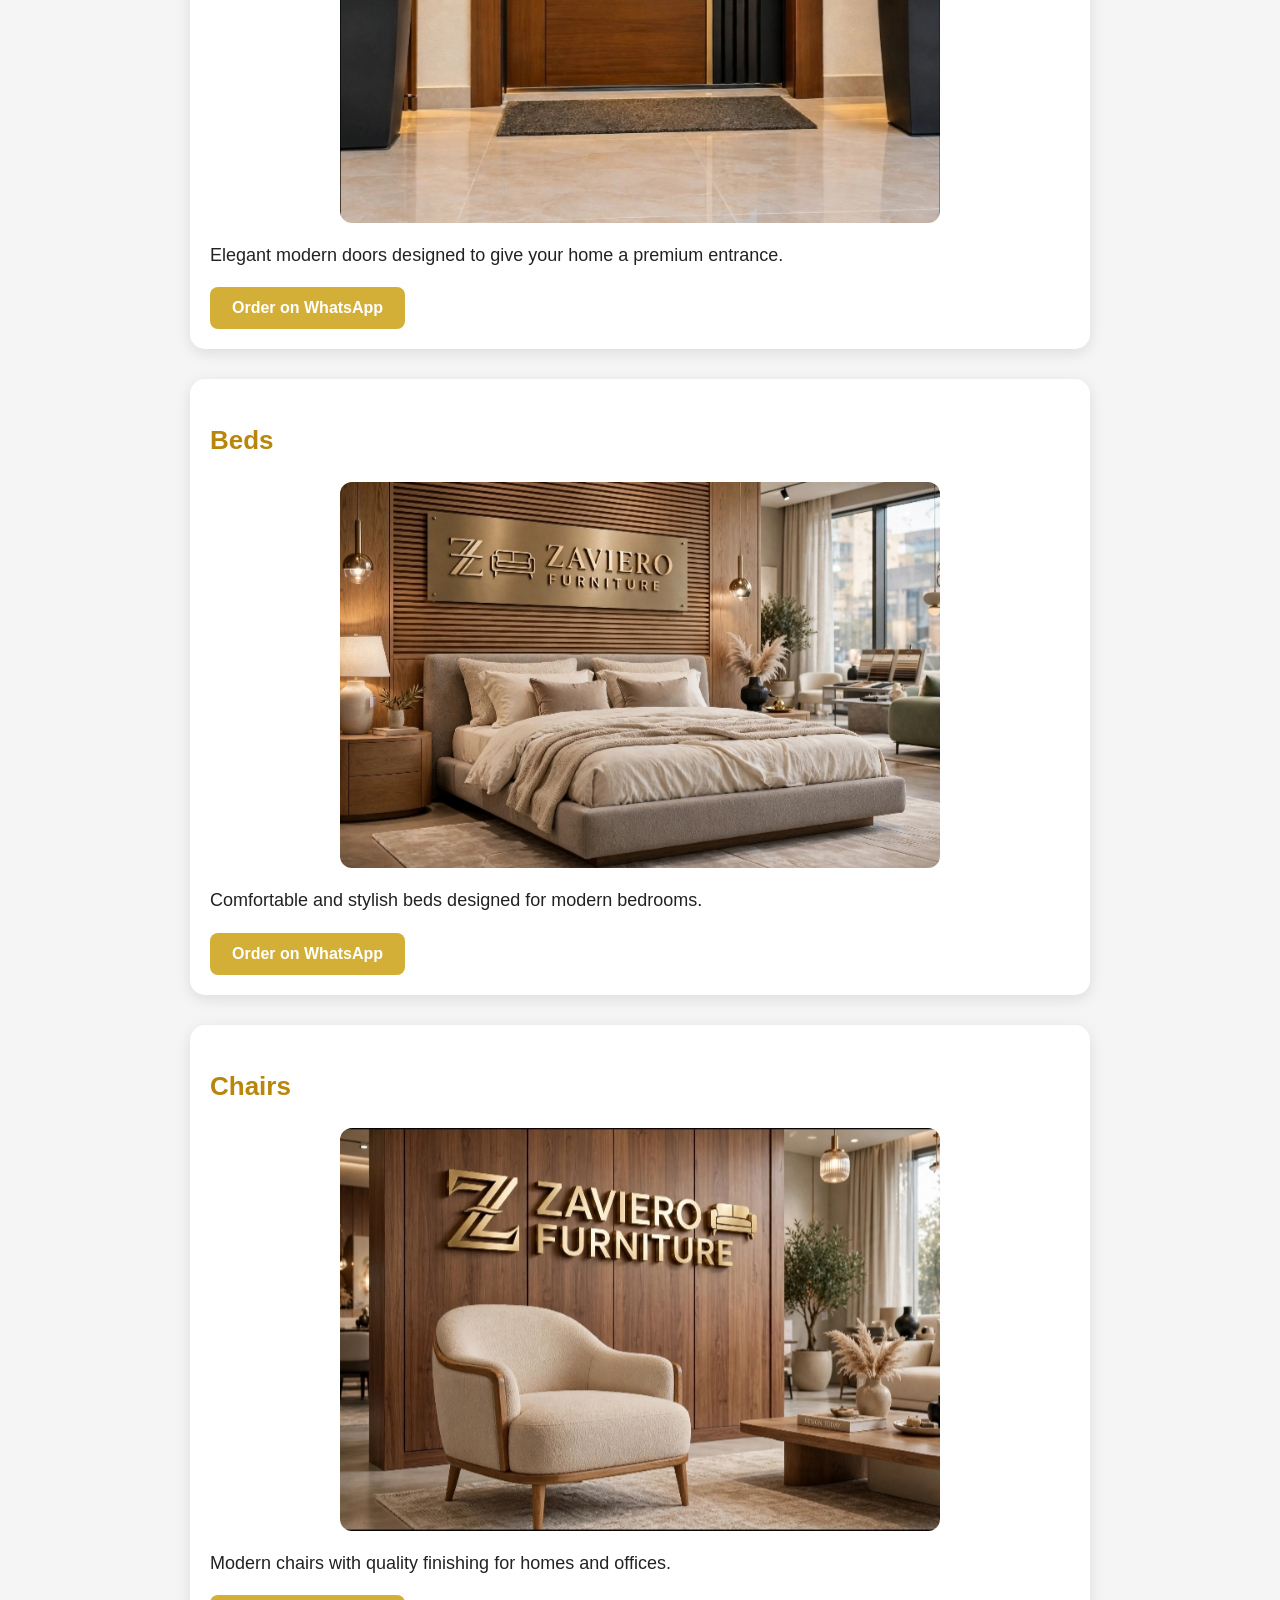
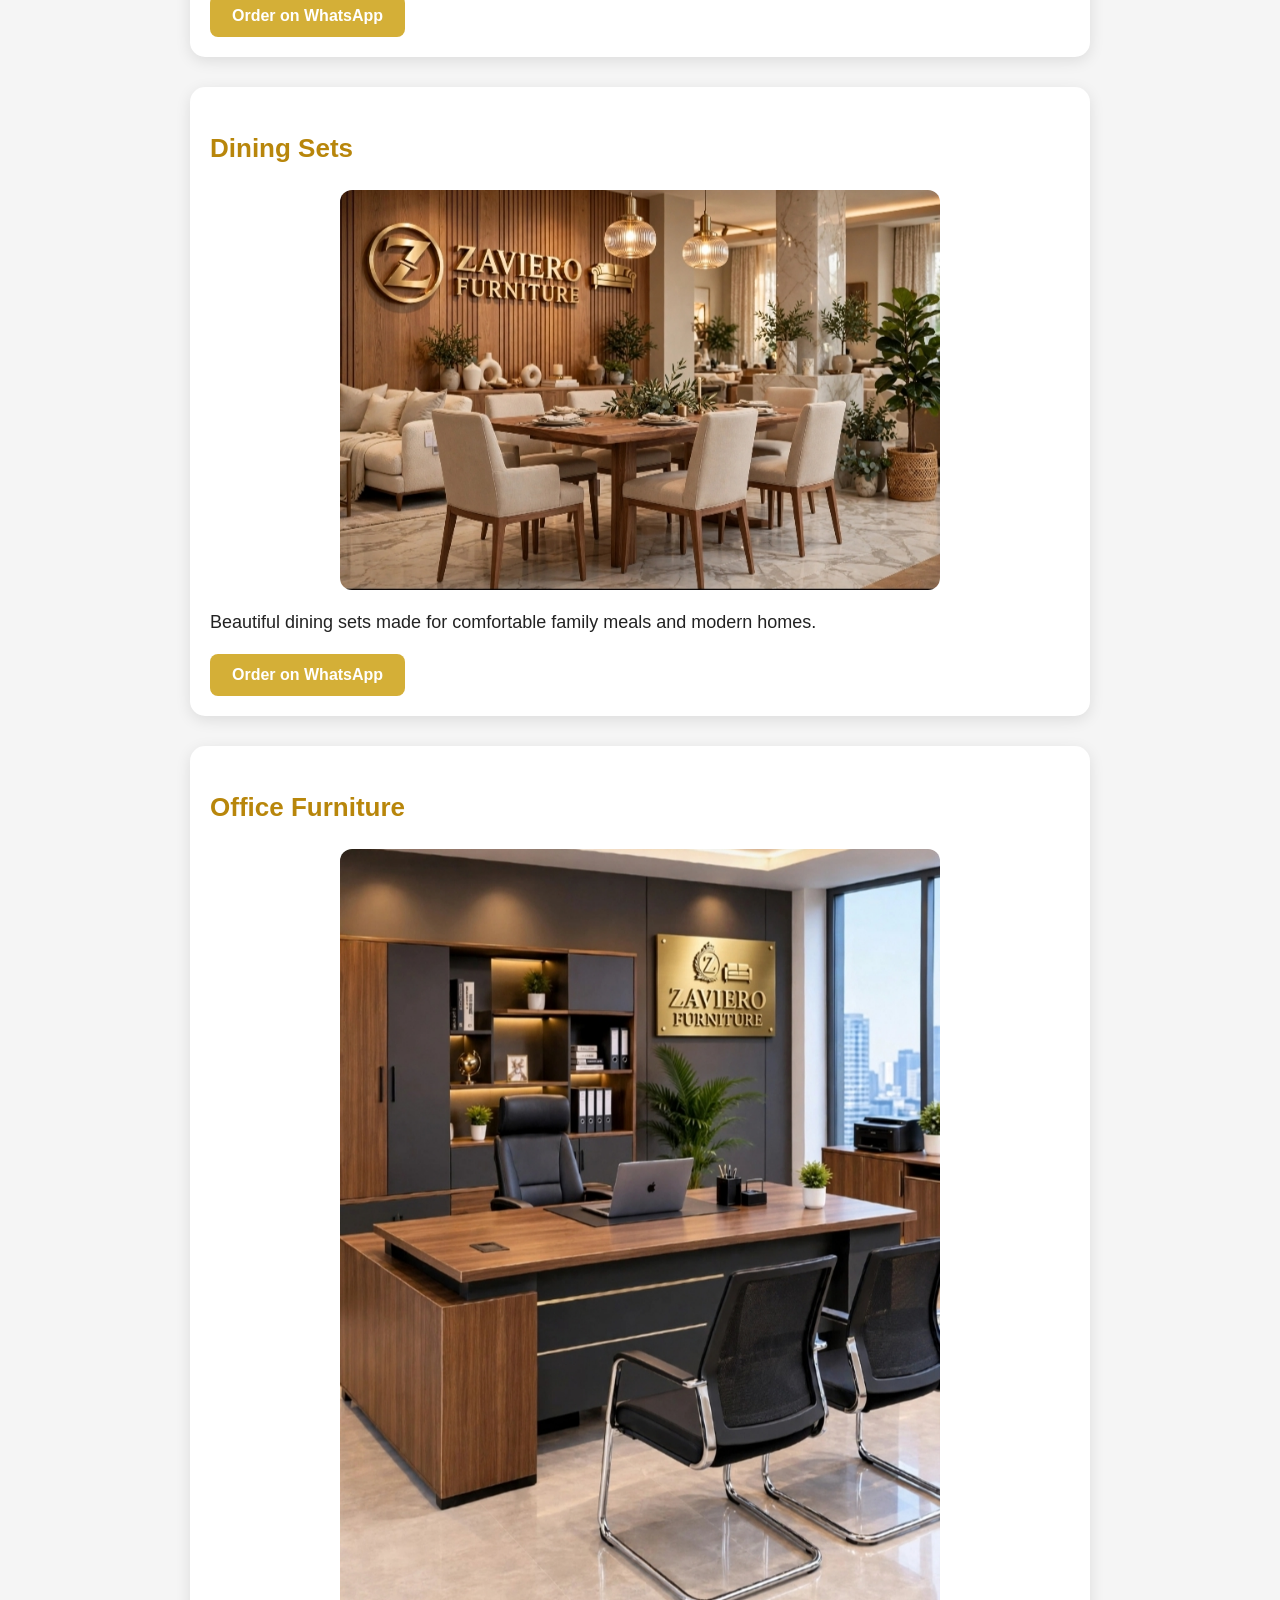
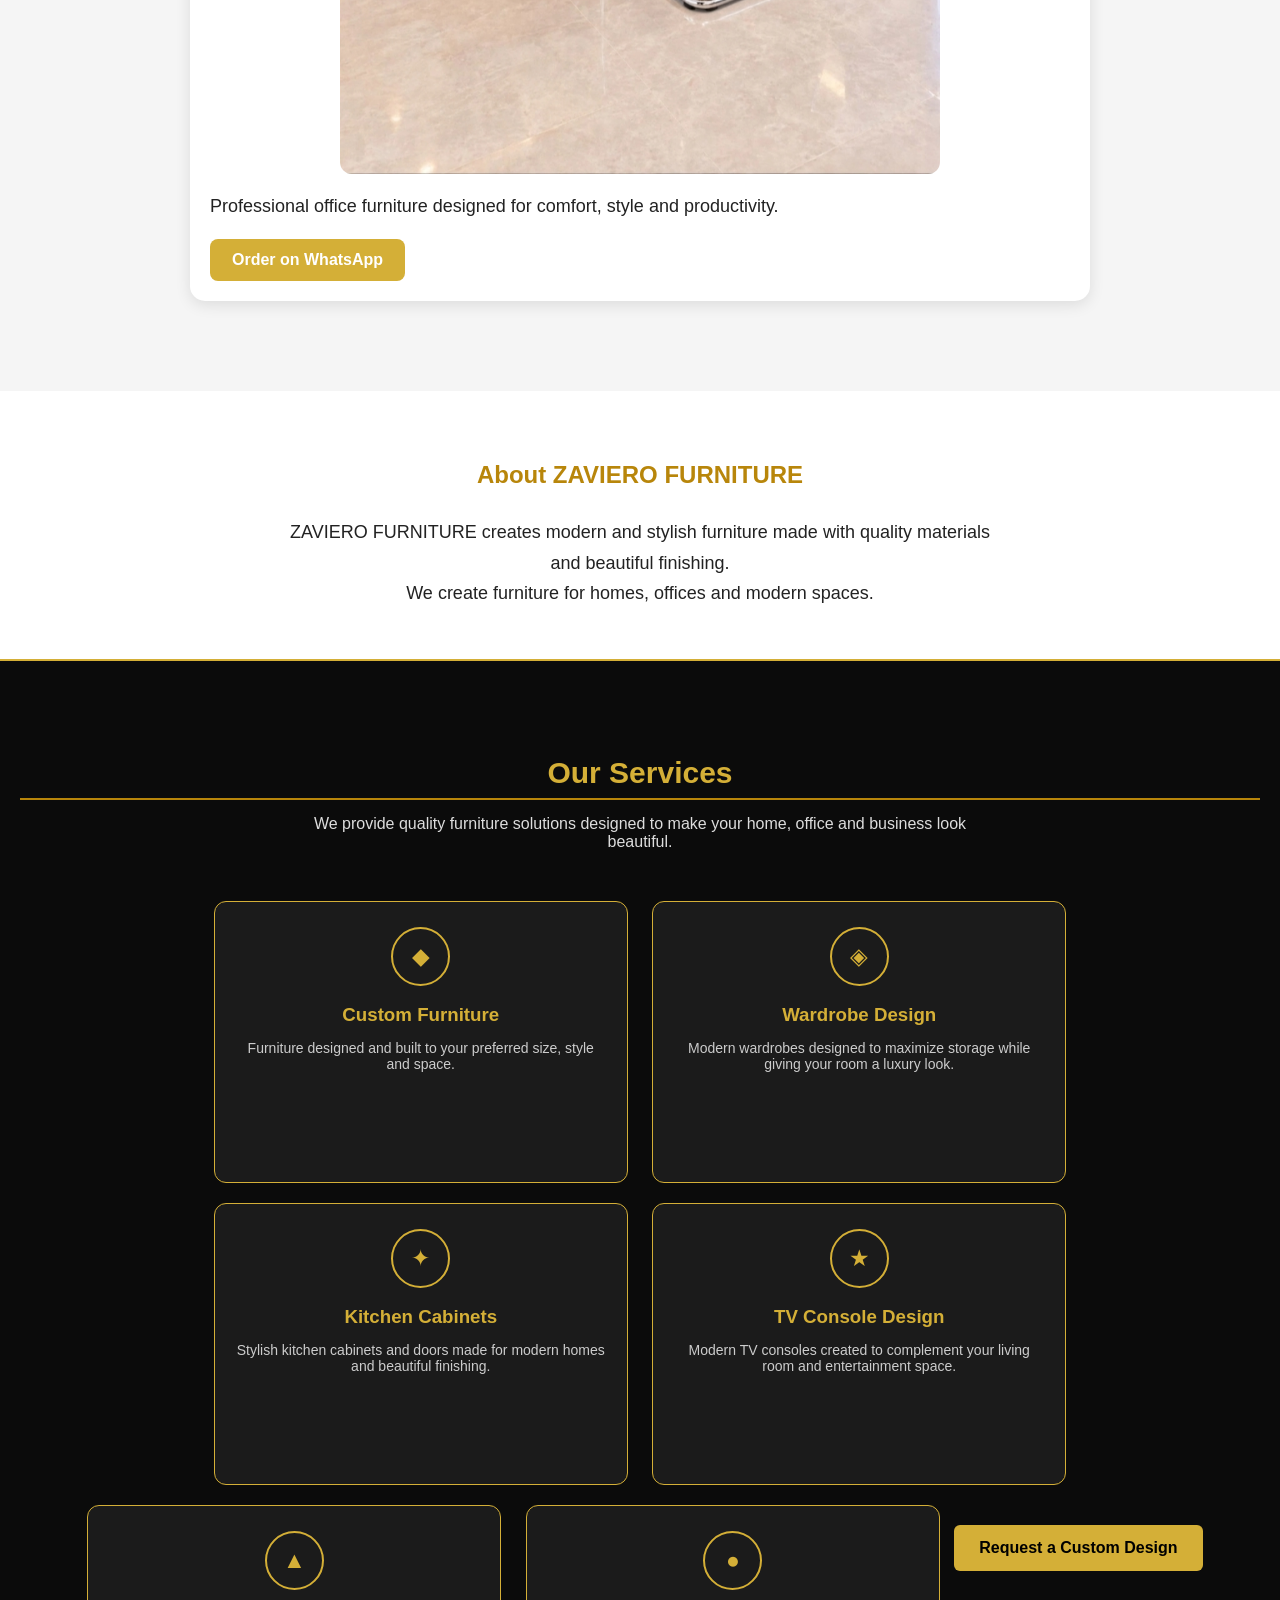
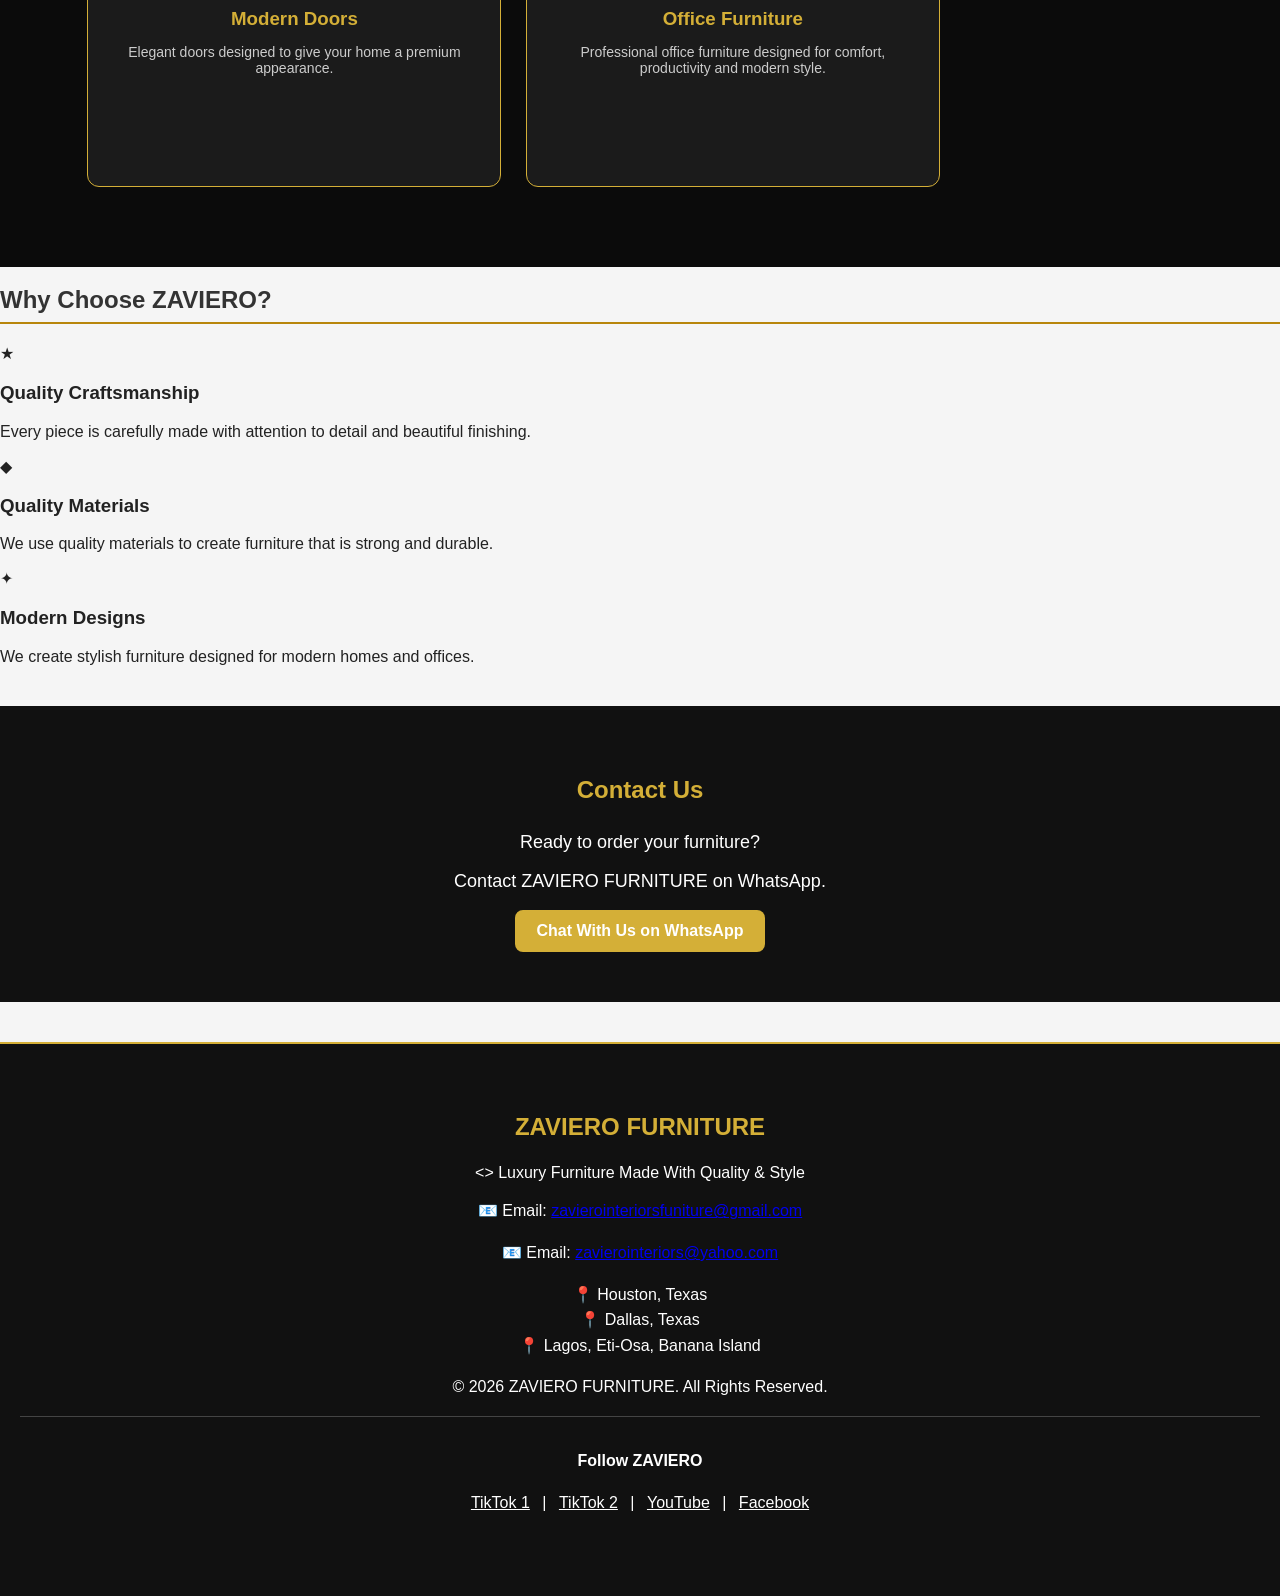
==== commit a5290cb3: "Update index.html" ====
--- a/index.html
+++ b/index.html
@@ -633,8 +633,8 @@
 
 <p>
     📧 Email:
-    <a href="mailto:zavierointeriors@yahoo.mail">
-        zavierointeriors@yahoo.mail
+    <a href="mailto:zavierointeriors@yahoo.com">
+        zavierointeriors@yahoo.com
     </a>
 </p>
 
